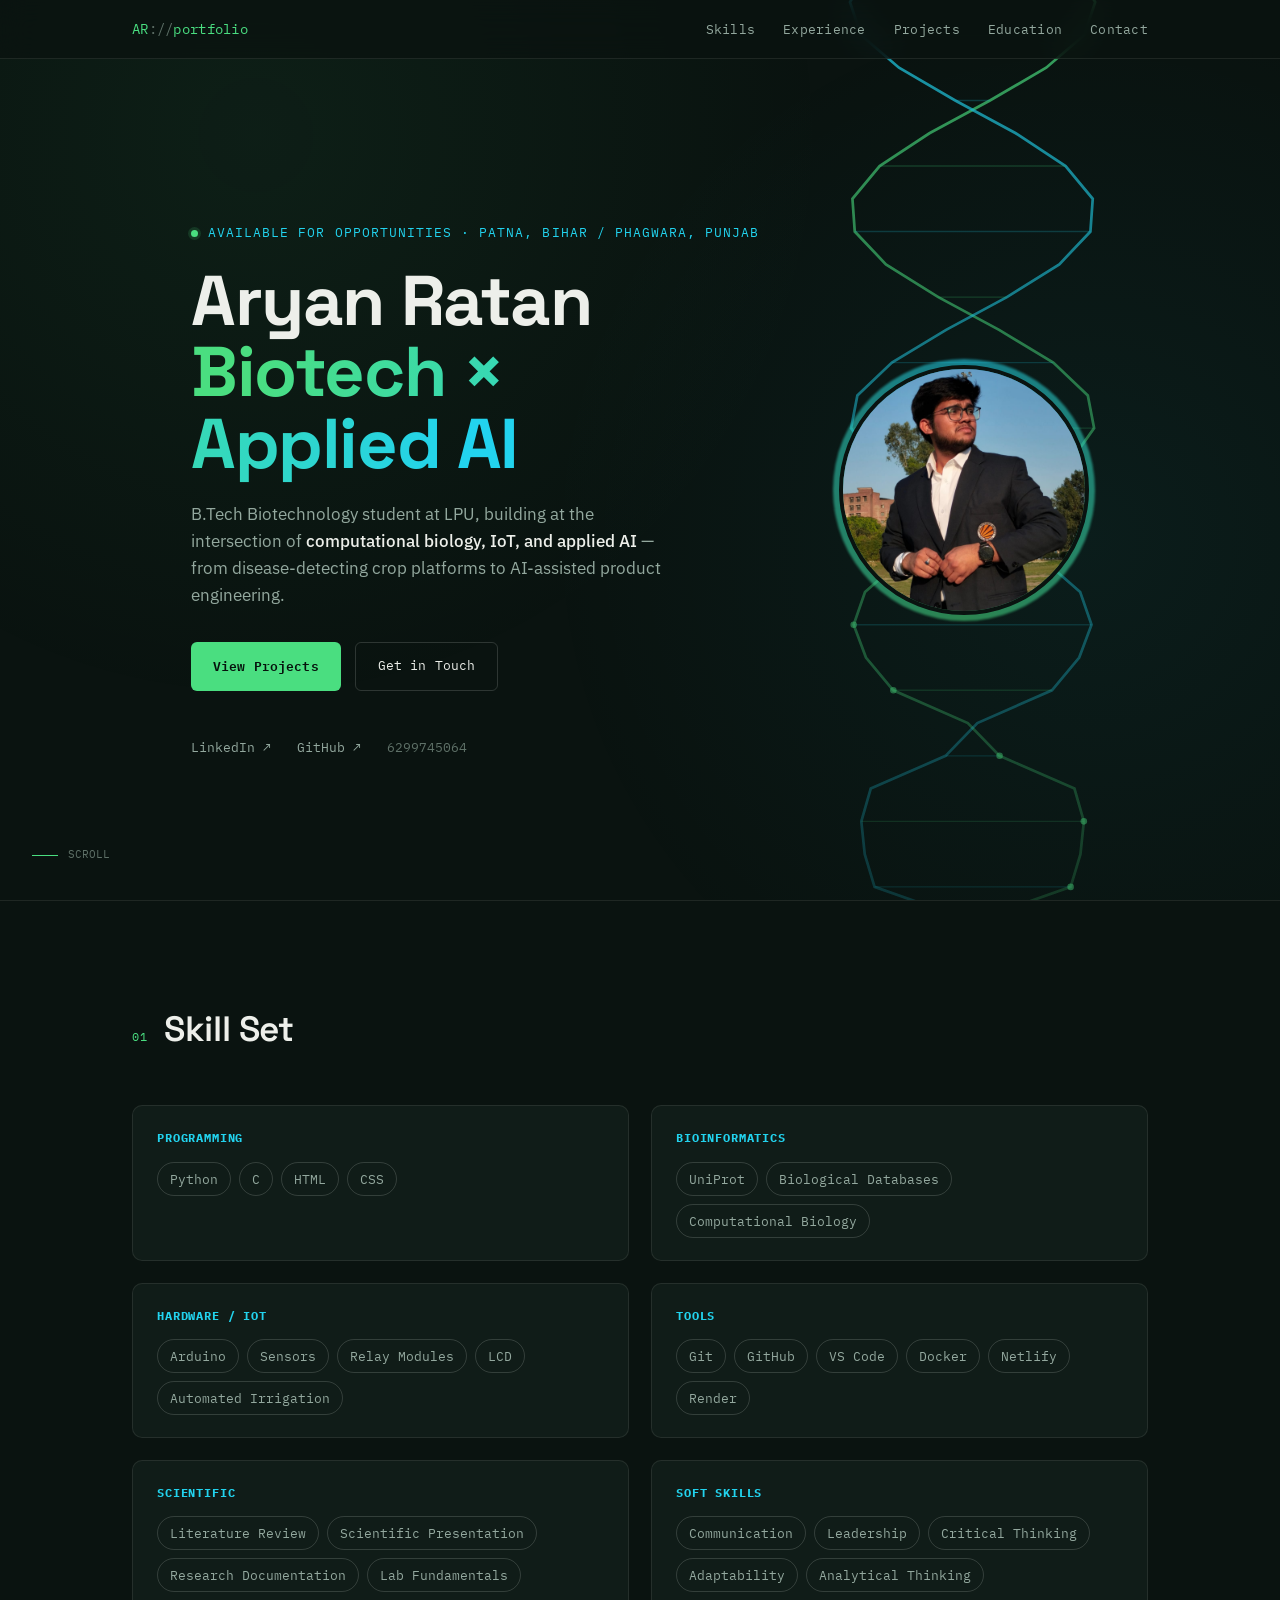
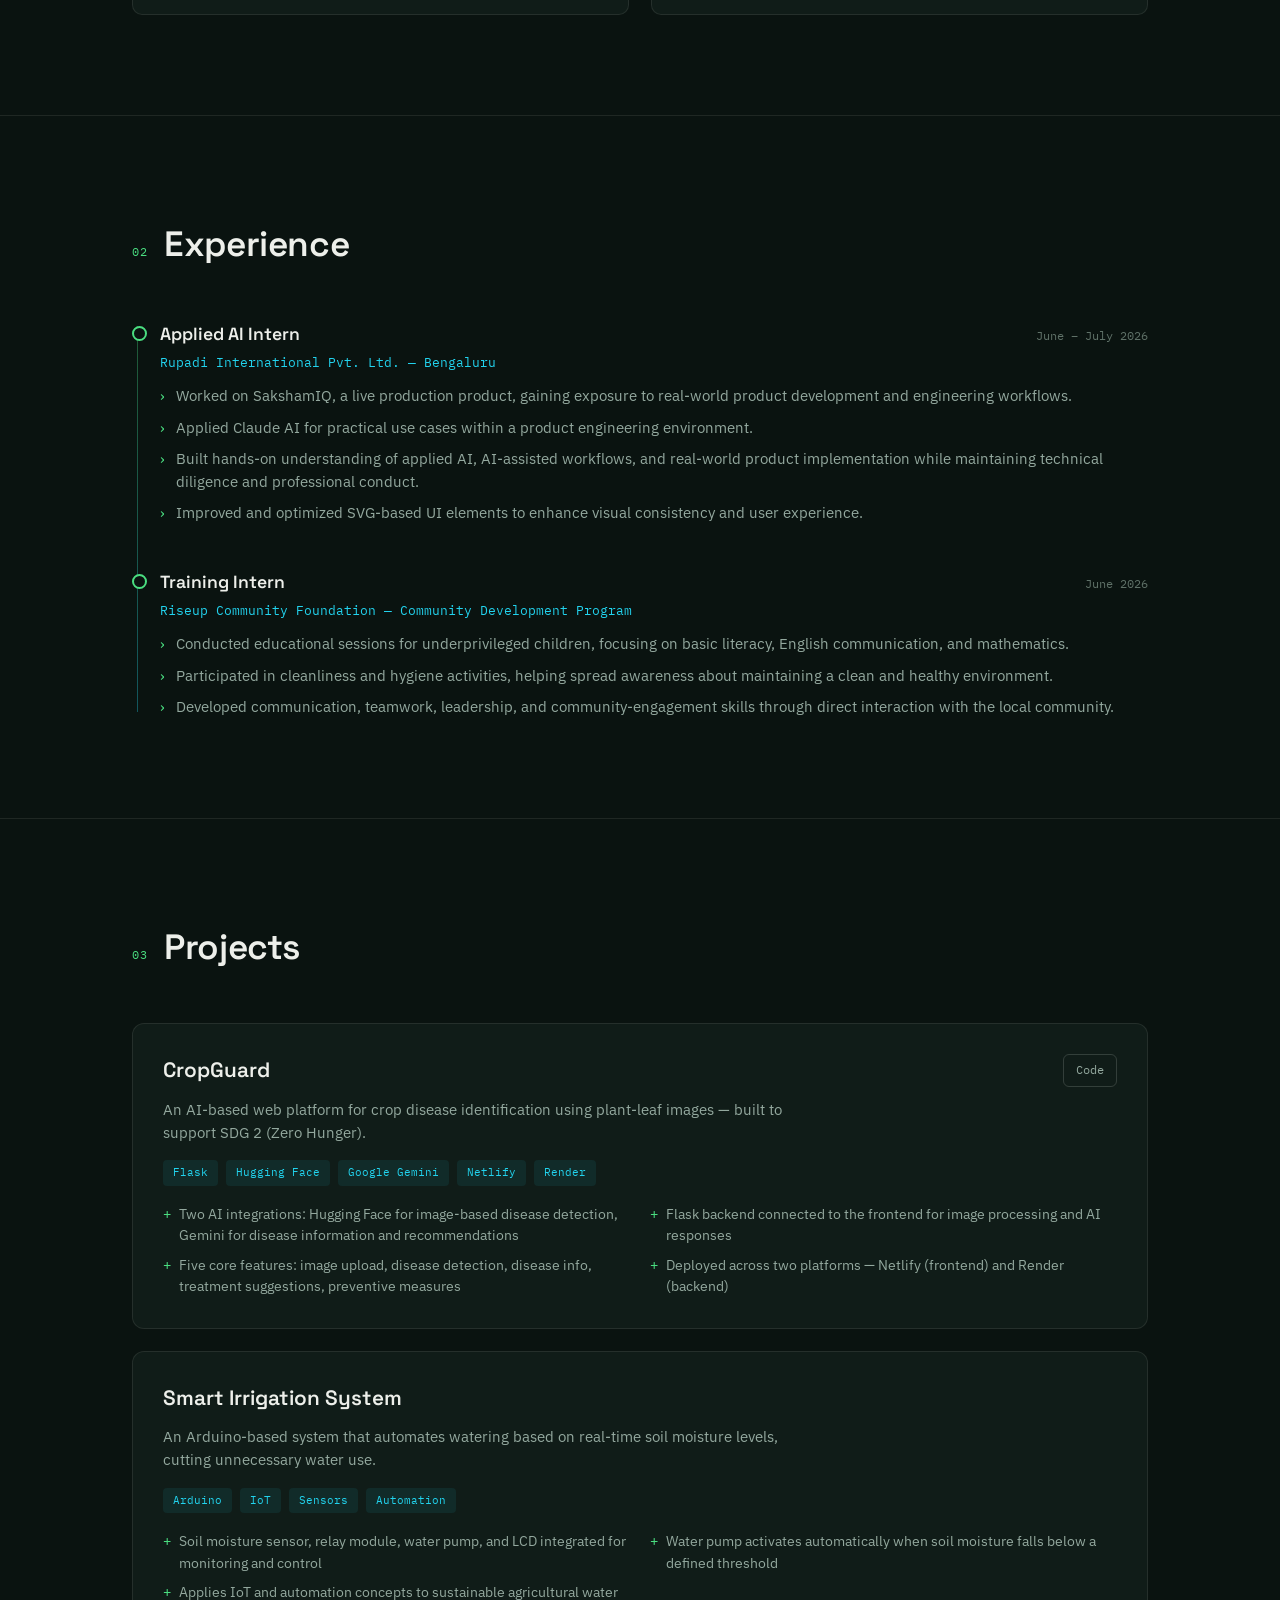
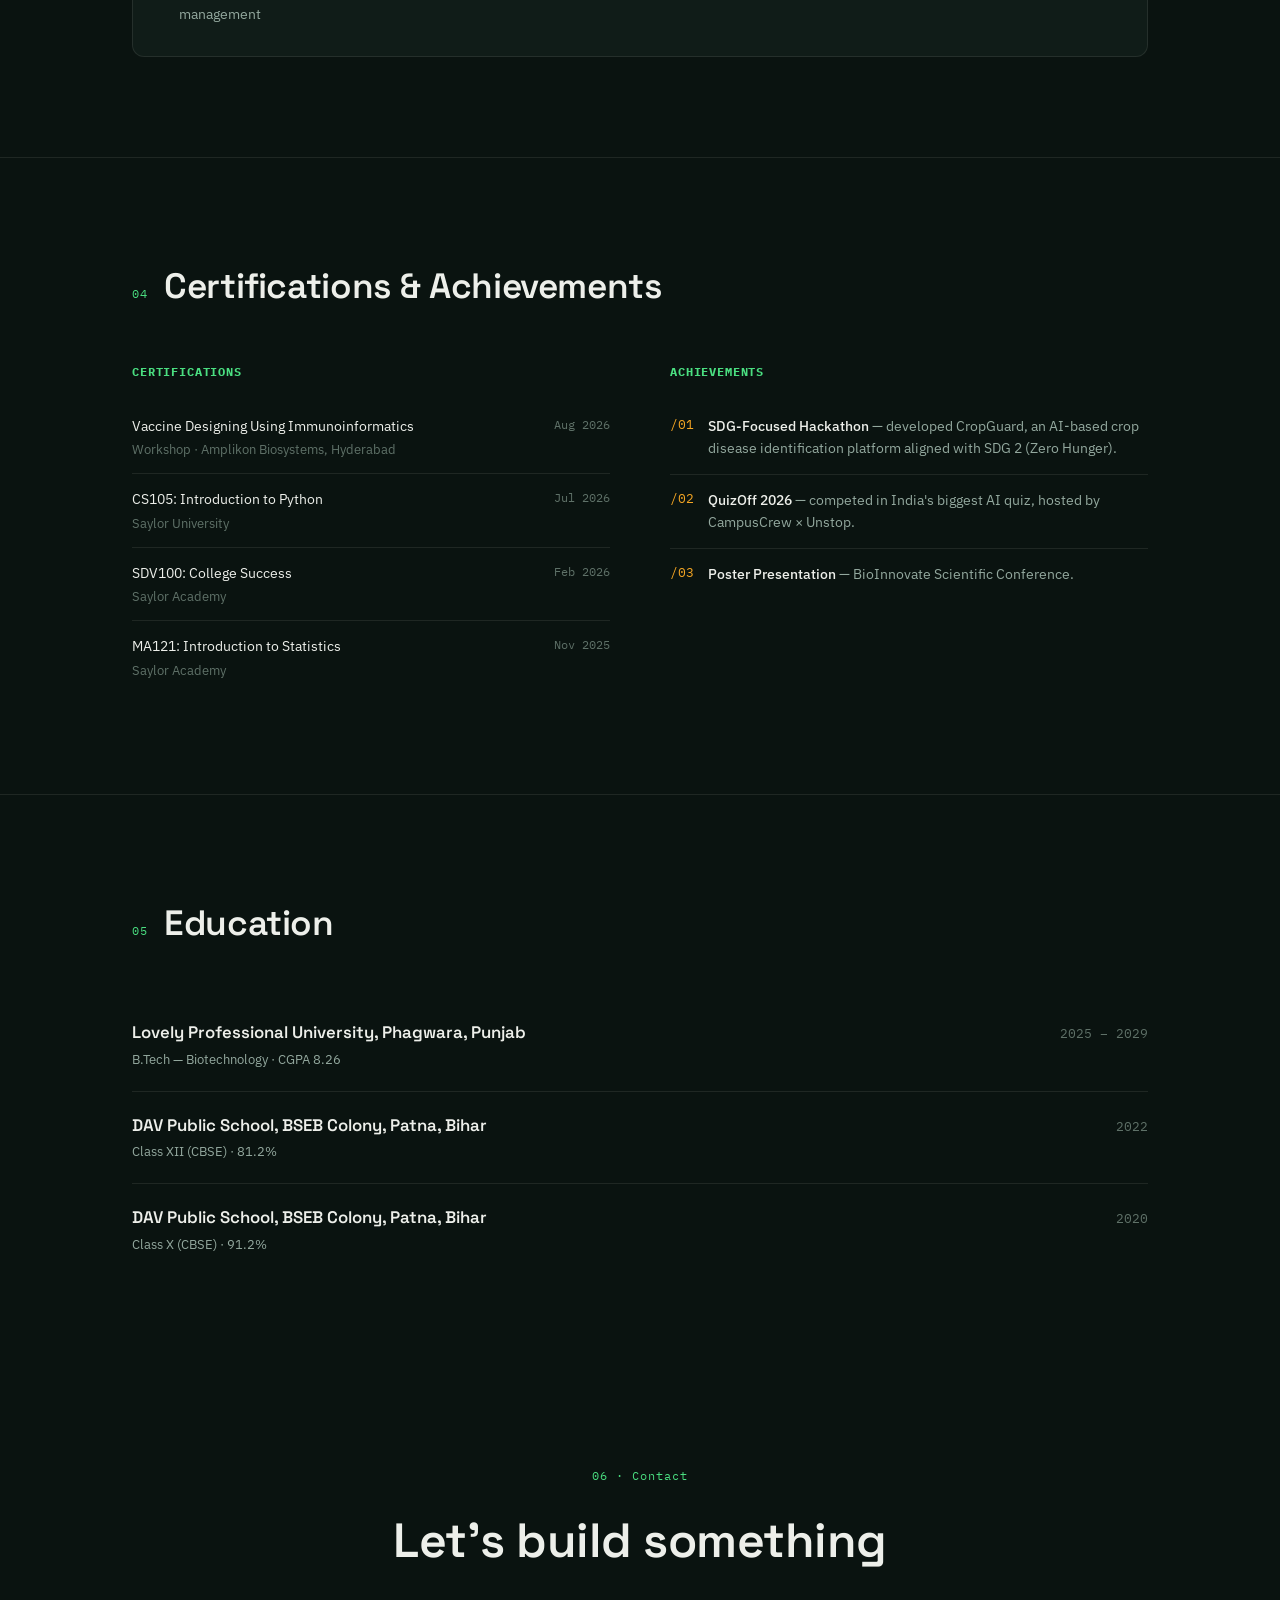
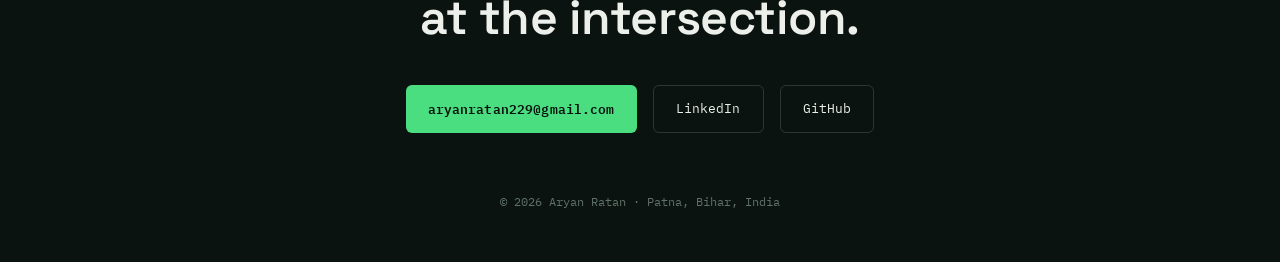
==== index.html @ b2116e56 "Add files via upload" ====
<!DOCTYPE html>
<html lang="en">
<head>
<meta charset="UTF-8" />
<meta name="viewport" content="width=device-width, initial-scale=1.0" />
<title>Aryan Ratan — Biotech × Applied AI</title>
<link rel="preconnect" href="https://fonts.googleapis.com">
<link rel="preconnect" href="https://fonts.gstatic.com" crossorigin>
<link href="https://fonts.googleapis.com/css2?family=Space+Grotesk:wght@400;500;600;700&family=IBM+Plex+Sans:wght@400;500;600&family=IBM+Plex+Mono:wght@400;500&display=swap" rel="stylesheet">
<style>

  :root{
    --bg: #0a1310;
    --bg-alt: #0d1815;
    --surface: #101c18;
    --surface-hover: #142520;
    --border: rgba(237,239,234,0.09);
    --border-strong: rgba(237,239,234,0.16);
    --text: #edefea;
    --text-dim: #93a89e;
    --text-faint: #5f7168;
    --green: #4ade80;
    --green-dim: #2f8a58;
    --cyan: #22d3ee;
    --amber: #f5a623;

    --font-display: 'Space Grotesk', sans-serif;
    --font-body: 'IBM Plex Sans', sans-serif;
    --font-mono: 'IBM Plex Mono', monospace;
  }

  *{ margin:0; padding:0; box-sizing:border-box; }

  html{ scroll-behavior:smooth; }

  body{
    background:var(--bg);
    color:var(--text);
    font-family:var(--font-body);
    line-height:1.6;
    -webkit-font-smoothing:antialiased;
    overflow-x:hidden;
  }

  body::before{
    content:'';
    position:fixed;
    inset:0;
    background-image:
      radial-gradient(circle at 20% 15%, rgba(74,222,128,0.06), transparent 45%),
      radial-gradient(circle at 85% 60%, rgba(34,211,238,0.05), transparent 45%);
    pointer-events:none;
    z-index:0;
  }

  a{ color:inherit; text-decoration:none; }

  ::selection{ background:var(--green); color:#06120c; }

  :focus-visible{
    outline:2px solid var(--cyan);
    outline-offset:3px;
    border-radius:2px;
  }

  .wrap{
    max-width:1080px;
    margin:0 auto;
    padding:0 32px;
    position:relative;
    z-index:1;
  }

  /* ---------- NAV ---------- */
  nav{
    position:fixed;
    top:0; left:0; right:0;
    z-index:100;
    backdrop-filter:blur(14px);
    background:rgba(10,19,16,0.72);
    border-bottom:1px solid var(--border);
  }
  .nav-inner{
    max-width:1080px;
    margin:0 auto;
    padding:16px 32px;
    display:flex;
    align-items:center;
    justify-content:space-between;
  }
  .nav-logo{
    font-family:var(--font-mono);
    font-size:14px;
    letter-spacing:0.02em;
    color:var(--green);
  }
  .nav-logo span{ color:var(--text-faint); }
  .nav-links{
    display:flex;
    gap:28px;
    list-style:none;
  }
  .nav-links a{
    font-family:var(--font-mono);
    font-size:13px;
    color:var(--text-dim);
    letter-spacing:0.02em;
    transition:color 0.2s ease;
    position:relative;
  }
  .nav-links a:hover{ color:var(--text); }
  @media (max-width:720px){
    .nav-links{ display:none; }
  }

  /* ---------- HERO ---------- */
  header.hero{
    position:relative;
    min-height:100svh;
    display:flex;
    align-items:center;
    padding-top:80px;
    overflow:hidden;
  }

  .helix-field{
    position:absolute;
    top:0; right:-8%;
    width:64%;
    height:100%;
    z-index:0;
    opacity:0.85;
  }
  @media (max-width:900px){
    .helix-field{ width:100%; right:-30%; opacity:0.45; }
  }

  .hero-grid{
    position:relative;
    z-index:2;
    display:flex;
    align-items:center;
    justify-content:space-between;
    gap:48px;
    width:100%;
  }

  .hero-content{
    max-width:600px;
  }

  .hero-portrait{
    flex-shrink:0;
    position:relative;
    width:250px;
    height:250px;
  }
  .hero-portrait::before{
    content:'';
    position:absolute;
    inset:-6px;
    border-radius:50%;
    background:conic-gradient(from 180deg, var(--green), var(--cyan), var(--green));
    opacity:0.55;
    filter:blur(1px);
    animation:spin-ring 10s linear infinite;
  }
  @keyframes spin-ring{ to{ transform:rotate(360deg); } }
  .hero-portrait img{
    position:relative;
    width:100%;
    height:100%;
    object-fit:cover;
    border-radius:50%;
    border:4px solid var(--bg);
    display:block;
  }
  @media (max-width:900px){
    .hero-grid{ flex-direction:column-reverse; text-align:center; gap:32px; }
    .hero-portrait{ width:170px; height:170px; }
    .hero-cta, .hero-meta{ justify-content:center; }
    .eyebrow{ justify-content:center; }
  }

  .eyebrow{
    font-family:var(--font-mono);
    font-size:13px;
    color:var(--cyan);
    letter-spacing:0.08em;
    text-transform:uppercase;
    display:flex;
    align-items:center;
    gap:10px;
    margin-bottom:22px;
  }
  .eyebrow::before{
    content:'';
    width:7px; height:7px;
    background:var(--green);
    border-radius:50%;
    box-shadow:0 0 0 3px rgba(74,222,128,0.15);
    animation:pulse-dot 2.4s ease-in-out infinite;
  }
  @keyframes pulse-dot{
    0%,100%{ box-shadow:0 0 0 3px rgba(74,222,128,0.15); }
    50%{ box-shadow:0 0 0 6px rgba(74,222,128,0.05); }
  }

  h1.name{
    font-family:var(--font-display);
    font-weight:700;
    font-size:clamp(2.6rem, 6.2vw, 4.4rem);
    line-height:1.02;
    letter-spacing:-0.02em;
    margin-bottom:20px;
  }
  h1.name .accent{
    background:linear-gradient(100deg, var(--green) 10%, var(--cyan) 90%);
    -webkit-background-clip:text;
    background-clip:text;
    color:transparent;
  }

  .hero-sub{
    font-size:1.05rem;
    color:var(--text-dim);
    max-width:480px;
    margin-bottom:34px;
  }
  .hero-sub strong{ color:var(--text); font-weight:500; }

  .hero-cta{
    display:flex;
    gap:14px;
    flex-wrap:wrap;
    margin-bottom:46px;
  }
  .btn{
    font-family:var(--font-mono);
    font-size:13px;
    padding:13px 22px;
    border-radius:6px;
    letter-spacing:0.01em;
    transition:all 0.2s ease;
    display:inline-flex;
    align-items:center;
    gap:8px;
  }
  .btn-primary{
    background:var(--green);
    color:#06120c;
    font-weight:600;
  }
  .btn-primary:hover{
    background:#67e79b;
    transform:translateY(-1px);
  }
  .btn-ghost{
    border:1px solid var(--border-strong);
    color:var(--text);
  }
  .btn-ghost:hover{
    border-color:var(--cyan);
    color:var(--cyan);
  }

  .hero-meta{
    display:flex;
    gap:26px;
    flex-wrap:wrap;
    font-family:var(--font-mono);
    font-size:12.5px;
    color:var(--text-faint);
  }
  .hero-meta a{ color:var(--text-dim); transition:color 0.2s; }
  .hero-meta a:hover{ color:var(--green); }

  .scroll-cue{
    position:absolute;
    bottom:36px;
    left:32px;
    font-family:var(--font-mono);
    font-size:11px;
    color:var(--text-faint);
    display:flex;
    align-items:center;
    gap:10px;
    z-index:2;
  }
  .scroll-cue .line{
    width:26px; height:1px;
    background:var(--text-faint);
    position:relative;
    overflow:hidden;
  }
  .scroll-cue .line::after{
    content:'';
    position:absolute; inset:0;
    background:var(--green);
    animation:scroll-line 2s ease-in-out infinite;
  }
  @keyframes scroll-line{
    0%{ transform:translateX(-100%); }
    50%{ transform:translateX(0); }
    100%{ transform:translateX(100%); }
  }

  /* ---------- SECTION SHARED ---------- */
  section{
    position:relative;
    z-index:1;
    padding:100px 0;
    border-top:1px solid var(--border);
  }
  .section-head{
    display:flex;
    align-items:baseline;
    gap:16px;
    margin-bottom:48px;
  }
  .section-tag{
    font-family:var(--font-mono);
    font-size:12px;
    color:var(--green);
    letter-spacing:0.08em;
  }
  h2.section-title{
    font-family:var(--font-display);
    font-size:clamp(1.6rem, 3vw, 2.2rem);
    font-weight:600;
    letter-spacing:-0.01em;
  }
  .reveal{
    opacity:0;
    transform:translateY(18px);
    transition:opacity 0.7s ease, transform 0.7s ease;
  }
  .reveal.in{ opacity:1; transform:translateY(0); }

  /* ---------- SKILLS ---------- */
  .skills-grid{
    display:grid;
    grid-template-columns:repeat(2, 1fr);
    gap:22px;
  }
  @media (max-width:720px){ .skills-grid{ grid-template-columns:1fr; } }

  .skill-card{
    background:var(--surface);
    border:1px solid var(--border);
    border-radius:10px;
    padding:22px 24px;
  }
  .skill-card h3{
    font-family:var(--font-mono);
    font-size:12px;
    text-transform:uppercase;
    letter-spacing:0.07em;
    color:var(--cyan);
    margin-bottom:14px;
  }
  .chip-row{
    display:flex;
    flex-wrap:wrap;
    gap:8px;
  }
  .chip{
    font-family:var(--font-mono);
    font-size:12.5px;
    padding:6px 12px;
    border:1px solid var(--border-strong);
    border-radius:20px;
    color:var(--text-dim);
    transition:border-color 0.2s, color 0.2s;
  }
  .chip:hover{
    border-color:var(--green);
    color:var(--text);
  }

  /* ---------- TIMELINE (Experience) ---------- */
  .timeline{
    position:relative;
    padding-left:28px;
  }
  .timeline::before{
    content:'';
    position:absolute;
    left:5px; top:6px; bottom:6px;
    width:1px;
    background:linear-gradient(var(--green), var(--cyan));
    opacity:0.35;
  }
  .tl-item{
    position:relative;
    margin-bottom:44px;
  }
  .tl-item:last-child{ margin-bottom:0; }
  .tl-item::before{
    content:'';
    position:absolute;
    left:-28px; top:6px;
    width:11px; height:11px;
    border-radius:50%;
    background:var(--bg);
    border:2px solid var(--green);
  }
  .tl-head{
    display:flex;
    justify-content:space-between;
    align-items:baseline;
    flex-wrap:wrap;
    gap:8px;
    margin-bottom:4px;
  }
  .tl-role{
    font-family:var(--font-display);
    font-size:1.1rem;
    font-weight:600;
  }
  .tl-date{
    font-family:var(--font-mono);
    font-size:12px;
    color:var(--text-faint);
    white-space:nowrap;
  }
  .tl-org{
    font-family:var(--font-mono);
    font-size:12.5px;
    color:var(--cyan);
    margin-bottom:12px;
  }
  .tl-item ul{
    list-style:none;
    display:flex;
    flex-direction:column;
    gap:8px;
  }
  .tl-item li{
    font-size:14.5px;
    color:var(--text-dim);
    position:relative;
    padding-left:16px;
  }
  .tl-item li::before{
    content:'›';
    position:absolute;
    left:0;
    color:var(--green);
  }

  /* ---------- PROJECTS ---------- */
  .project-grid{
    display:grid;
    gap:22px;
  }
  .project-card{
    background:var(--surface);
    border:1px solid var(--border);
    border-radius:12px;
    padding:30px;
    transition:border-color 0.25s ease, background 0.25s ease;
  }
  .project-card:hover{
    border-color:var(--border-strong);
    background:var(--surface-hover);
  }
  .proj-head{
    display:flex;
    justify-content:space-between;
    align-items:flex-start;
    flex-wrap:wrap;
    gap:12px;
    margin-bottom:10px;
  }
  .proj-title{
    font-family:var(--font-display);
    font-size:1.3rem;
    font-weight:600;
  }
  .proj-links{
    display:flex;
    gap:10px;
  }
  .proj-links a{
    font-family:var(--font-mono);
    font-size:11.5px;
    padding:6px 12px;
    border:1px solid var(--border-strong);
    border-radius:6px;
    color:var(--text-dim);
    transition:all 0.2s;
  }
  .proj-links a:hover{
    border-color:var(--green);
    color:var(--green);
  }
  .proj-desc{
    color:var(--text-dim);
    font-size:14.5px;
    margin-bottom:16px;
    max-width:640px;
  }
  .proj-tags{
    display:flex;
    flex-wrap:wrap;
    gap:8px;
    margin-bottom:18px;
  }
  .proj-tags span{
    font-family:var(--font-mono);
    font-size:11px;
    color:var(--cyan);
    background:rgba(34,211,238,0.08);
    padding:4px 10px;
    border-radius:4px;
  }
  .proj-features{
    list-style:none;
    display:grid;
    grid-template-columns:repeat(2, 1fr);
    gap:8px 20px;
  }
  @media (max-width:600px){ .proj-features{ grid-template-columns:1fr; } }
  .proj-features li{
    font-size:13.5px;
    color:var(--text-dim);
    position:relative;
    padding-left:16px;
  }
  .proj-features li::before{
    content:'+';
    position:absolute; left:0;
    color:var(--green);
    font-family:var(--font-mono);
  }

  /* ---------- CERTS + ACHIEVEMENTS (two column) ---------- */
  .two-col{
    display:grid;
    grid-template-columns:1fr 1fr;
    gap:60px;
  }
  @media (max-width:800px){ .two-col{ grid-template-columns:1fr; gap:48px; } }

  .list-block h3{
    font-family:var(--font-mono);
    font-size:12px;
    text-transform:uppercase;
    letter-spacing:0.07em;
    color:var(--green);
    margin-bottom:20px;
  }
  .cert-item{
    display:flex;
    justify-content:space-between;
    gap:16px;
    padding:14px 0;
    border-bottom:1px solid var(--border);
  }
  .cert-item:last-child{ border-bottom:none; }
  .cert-name{ font-size:14px; color:var(--text); }
  .cert-issuer{ font-size:12.5px; color:var(--text-faint); margin-top:2px; }
  .cert-date{
    font-family:var(--font-mono);
    font-size:11.5px;
    color:var(--text-faint);
    white-space:nowrap;
    padding-top:1px;
  }

  .ach-item{
    display:flex;
    gap:14px;
    padding:14px 0;
    border-bottom:1px solid var(--border);
  }
  .ach-item:last-child{ border-bottom:none; }
  .ach-item .mark{ color:var(--amber); font-family:var(--font-mono); font-size:13px; }
  .ach-item p{ font-size:14px; color:var(--text-dim); }
  .ach-item strong{ color:var(--text); font-weight:500; }

  /* ---------- EDUCATION ---------- */
  .edu-item{
    display:flex;
    justify-content:space-between;
    align-items:baseline;
    flex-wrap:wrap;
    gap:8px;
    padding:20px 0;
    border-bottom:1px solid var(--border);
  }
  .edu-item:last-child{ border-bottom:none; }
  .edu-name{ font-family:var(--font-display); font-weight:600; font-size:1.05rem; }
  .edu-detail{ font-size:13px; color:var(--text-dim); margin-top:4px; }
  .edu-year{ font-family:var(--font-mono); font-size:12.5px; color:var(--text-faint); }

  /* ---------- CONTACT / FOOTER ---------- */
  footer{
    padding:90px 0 50px;
    text-align:center;
    position:relative;
    z-index:1;
  }
  footer .section-tag{ display:block; margin-bottom:18px; }
  footer h2{
    font-family:var(--font-display);
    font-size:clamp(1.9rem, 4.5vw, 3rem);
    font-weight:600;
    margin-bottom:28px;
    letter-spacing:-0.01em;
  }
  .footer-links{
    display:flex;
    justify-content:center;
    gap:16px;
    flex-wrap:wrap;
    margin-bottom:60px;
  }
  .copyright{
    font-family:var(--font-mono);
    font-size:11.5px;
    color:var(--text-faint);
  }

  @media (prefers-reduced-motion: reduce){
    *{ animation-duration:0.01ms !important; animation-iteration-count:1 !important; transition-duration:0.01ms !important; scroll-behavior:auto !important; }
  }
</style>
</head>
<body>

<nav>
  <div class="nav-inner">
    <div class="nav-logo">AR<span>://</span>portfolio</div>
    <ul class="nav-links">
      <li><a href="#skills">Skills</a></li>
      <li><a href="#experience">Experience</a></li>
      <li><a href="#projects">Projects</a></li>
      <li><a href="#education">Education</a></li>
      <li><a href="#contact">Contact</a></li>
    </ul>
  </div>
</nav>

<header class="hero">
  <svg class="helix-field" viewBox="0 0 600 800" preserveAspectRatio="xMidYMid slice" xmlns="http://www.w3.org/2000/svg" aria-hidden="true">
    <defs>
      <linearGradient id="strandA" x1="0" y1="0" x2="0" y2="1">
        <stop offset="0%" stop-color="#4ade80" stop-opacity="0.9"/>
        <stop offset="100%" stop-color="#4ade80" stop-opacity="0.15"/>
      </linearGradient>
      <linearGradient id="strandB" x1="0" y1="0" x2="0" y2="1">
        <stop offset="0%" stop-color="#22d3ee" stop-opacity="0.9"/>
        <stop offset="100%" stop-color="#22d3ee" stop-opacity="0.15"/>
      </linearGradient>
    </defs>
    <g id="helixGroup"></g>
  </svg>

  <div class="wrap">
    <div class="hero-grid">
      <div class="hero-content">
        <div class="eyebrow">Available for opportunities · Patna, Bihar / Phagwara, Punjab</div>
        <h1 class="name">Aryan Ratan<br/><span class="accent">Biotech × Applied&nbsp;AI</span></h1>
        <p class="hero-sub">
          B.Tech Biotechnology student at LPU, building at the intersection of
          <strong>computational biology, IoT, and applied AI</strong> — from
          disease-detecting crop platforms to AI-assisted product engineering.
        </p>
        <div class="hero-cta">
          <a class="btn btn-primary" href="#projects">View Projects</a>
          <a class="btn btn-ghost" href="mailto:aryanratan229@gmail.com">Get in Touch</a>
        </div>
        <div class="hero-meta">
          <a href="https://www.linkedin.com/in/aryan-ratan-b54090380" target="_blank" rel="noopener">LinkedIn ↗</a>
          <a href="https://github.com/aryanRatan" target="_blank" rel="noopener">GitHub ↗</a>
          <span>6299745064</span>
        </div>
      </div>
      <div class="hero-portrait">
        <img src="[data-uri]" alt="Aryan Ratan" />
      </div>
    </div>
  </div>

  <div class="scroll-cue"><div class="line"></div>SCROLL</div>
</header>

<!-- ---------- SKILLS ---------- -->
<section id="skills">
  <div class="wrap">
    <div class="section-head reveal">
      <span class="section-tag">01</span>
      <h2 class="section-title">Skill Set</h2>
    </div>
    <div class="skills-grid">
      <div class="skill-card reveal">
        <h3>Programming</h3>
        <div class="chip-row">
          <span class="chip">Python</span><span class="chip">C</span><span class="chip">HTML</span><span class="chip">CSS</span>
        </div>
      </div>
      <div class="skill-card reveal">
        <h3>Bioinformatics</h3>
        <div class="chip-row">
          <span class="chip">UniProt</span><span class="chip">Biological Databases</span><span class="chip">Computational Biology</span>
        </div>
      </div>
      <div class="skill-card reveal">
        <h3>Hardware / IoT</h3>
        <div class="chip-row">
          <span class="chip">Arduino</span><span class="chip">Sensors</span><span class="chip">Relay Modules</span><span class="chip">LCD</span><span class="chip">Automated Irrigation</span>
        </div>
      </div>
      <div class="skill-card reveal">
        <h3>Tools</h3>
        <div class="chip-row">
          <span class="chip">Git</span><span class="chip">GitHub</span><span class="chip">VS Code</span><span class="chip">Docker</span><span class="chip">Netlify</span><span class="chip">Render</span>
        </div>
      </div>
      <div class="skill-card reveal">
        <h3>Scientific</h3>
        <div class="chip-row">
          <span class="chip">Literature Review</span><span class="chip">Scientific Presentation</span><span class="chip">Research Documentation</span><span class="chip">Lab Fundamentals</span>
        </div>
      </div>
      <div class="skill-card reveal">
        <h3>Soft Skills</h3>
        <div class="chip-row">
          <span class="chip">Communication</span><span class="chip">Leadership</span><span class="chip">Critical Thinking</span><span class="chip">Adaptability</span><span class="chip">Analytical Thinking</span>
        </div>
      </div>
    </div>
  </div>
</section>

<!-- ---------- EXPERIENCE ---------- -->
<section id="experience">
  <div class="wrap">
    <div class="section-head reveal">
      <span class="section-tag">02</span>
      <h2 class="section-title">Experience</h2>
    </div>
    <div class="timeline reveal">

      <div class="tl-item">
        <div class="tl-head">
          <span class="tl-role">Applied AI Intern</span>
          <span class="tl-date">June – July 2026</span>
        </div>
        <div class="tl-org">Rupadi International Pvt. Ltd. — Bengaluru</div>
        <ul>
          <li>Worked on SakshamIQ, a live production product, gaining exposure to real-world product development and engineering workflows.</li>
          <li>Applied Claude AI for practical use cases within a product engineering environment.</li>
          <li>Built hands-on understanding of applied AI, AI-assisted workflows, and real-world product implementation while maintaining technical diligence and professional conduct.</li>
          <li>Improved and optimized SVG-based UI elements to enhance visual consistency and user experience.</li>
        </ul>
      </div>

      <div class="tl-item">
        <div class="tl-head">
          <span class="tl-role">Training Intern</span>
          <span class="tl-date">June 2026</span>
        </div>
        <div class="tl-org">Riseup Community Foundation — Community Development Program</div>
        <ul>
          <li>Conducted educational sessions for underprivileged children, focusing on basic literacy, English communication, and mathematics.</li>
          <li>Participated in cleanliness and hygiene activities, helping spread awareness about maintaining a clean and healthy environment.</li>
          <li>Developed communication, teamwork, leadership, and community-engagement skills through direct interaction with the local community.</li>
        </ul>
      </div>

    </div>
  </div>
</section>

<!-- ---------- PROJECTS ---------- -->
<section id="projects">
  <div class="wrap">
    <div class="section-head reveal">
      <span class="section-tag">03</span>
      <h2 class="section-title">Projects</h2>
    </div>
    <div class="project-grid">

      <div class="project-card reveal">
        <div class="proj-head">
          <span class="proj-title">CropGuard</span>
          <div class="proj-links">
            <a href="https://github.com/aryanRatan" target="_blank" rel="noopener">Code</a>
          </div>
        </div>
        <p class="proj-desc">An AI-based web platform for crop disease identification using plant-leaf images — built to support SDG 2 (Zero Hunger).</p>
        <div class="proj-tags">
          <span>Flask</span><span>Hugging Face</span><span>Google Gemini</span><span>Netlify</span><span>Render</span>
        </div>
        <ul class="proj-features">
          <li>Two AI integrations: Hugging Face for image-based disease detection, Gemini for disease information and recommendations</li>
          <li>Flask backend connected to the frontend for image processing and AI responses</li>
          <li>Five core features: image upload, disease detection, disease info, treatment suggestions, preventive measures</li>
          <li>Deployed across two platforms — Netlify (frontend) and Render (backend)</li>
        </ul>
      </div>

      <div class="project-card reveal">
        <div class="proj-head">
          <span class="proj-title">Smart Irrigation System</span>
          
        </div>
        <p class="proj-desc">An Arduino-based system that automates watering based on real-time soil moisture levels, cutting unnecessary water use.</p>
        <div class="proj-tags">
          <span>Arduino</span><span>IoT</span><span>Sensors</span><span>Automation</span>
        </div>
        <ul class="proj-features">
          <li>Soil moisture sensor, relay module, water pump, and LCD integrated for monitoring and control</li>
          <li>Water pump activates automatically when soil moisture falls below a defined threshold</li>
          <li>Applies IoT and automation concepts to sustainable agricultural water management</li>
        </ul>
      </div>

    </div>
  </div>
</section>

<!-- ---------- CERTIFICATIONS + ACHIEVEMENTS ---------- -->
<section id="certifications">
  <div class="wrap">
    <div class="section-head reveal">
      <span class="section-tag">04</span>
      <h2 class="section-title">Certifications &amp; Achievements</h2>
    </div>
    <div class="two-col">
      <div class="list-block reveal">
        <h3>Certifications</h3>
        <div class="cert-item">
          <div>
            <div class="cert-name">Vaccine Designing Using Immunoinformatics</div>
            <div class="cert-issuer">Workshop · Amplikon Biosystems, Hyderabad</div>
          </div>
          <span class="cert-date">Aug 2026</span>
        </div>
        <div class="cert-item">
          <div>
            <div class="cert-name">CS105: Introduction to Python</div>
            <div class="cert-issuer">Saylor University</div>
          </div>
          <span class="cert-date">Jul 2026</span>
        </div>
        <div class="cert-item">
          <div>
            <div class="cert-name">SDV100: College Success</div>
            <div class="cert-issuer">Saylor Academy</div>
          </div>
          <span class="cert-date">Feb 2026</span>
        </div>
        <div class="cert-item">
          <div>
            <div class="cert-name">MA121: Introduction to Statistics</div>
            <div class="cert-issuer">Saylor Academy</div>
          </div>
          <span class="cert-date">Nov 2025</span>
        </div>
      </div>

      <div class="list-block reveal">
        <h3>Achievements</h3>
        <div class="ach-item">
          <span class="mark">/01</span>
          <p><strong>SDG-Focused Hackathon</strong> — developed CropGuard, an AI-based crop disease identification platform aligned with SDG 2 (Zero Hunger).</p>
        </div>
        <div class="ach-item">
          <span class="mark">/02</span>
          <p><strong>QuizOff 2026</strong> — competed in India's biggest AI quiz, hosted by CampusCrew × Unstop.</p>
        </div>
        <div class="ach-item">
          <span class="mark">/03</span>
          <p><strong>Poster Presentation</strong> — BioInnovate Scientific Conference.</p>
        </div>
      </div>
    </div>
  </div>
</section>

<!-- ---------- EDUCATION ---------- -->
<section id="education">
  <div class="wrap">
    <div class="section-head reveal">
      <span class="section-tag">05</span>
      <h2 class="section-title">Education</h2>
    </div>
    <div class="reveal">
      <div class="edu-item">
        <div>
          <div class="edu-name">Lovely Professional University, Phagwara, Punjab</div>
          <div class="edu-detail">B.Tech — Biotechnology · CGPA 8.26</div>
        </div>
        <span class="edu-year">2025 – 2029</span>
      </div>
      <div class="edu-item">
        <div>
          <div class="edu-name">DAV Public School, BSEB Colony, Patna, Bihar</div>
          <div class="edu-detail">Class XII (CBSE) · 81.2%</div>
        </div>
        <span class="edu-year">2022</span>
      </div>
      <div class="edu-item">
        <div>
          <div class="edu-name">DAV Public School, BSEB Colony, Patna, Bihar</div>
          <div class="edu-detail">Class X (CBSE) · 91.2%</div>
        </div>
        <span class="edu-year">2020</span>
      </div>
    </div>
  </div>
</section>

<!-- ---------- CONTACT ---------- -->
<footer id="contact">
  <div class="wrap">
    <span class="section-tag reveal">06 · Contact</span>
    <h2 class="reveal">Let's build something<br/>at the intersection.</h2>
    <div class="footer-links reveal">
      <a class="btn btn-primary" href="mailto:aryanratan229@gmail.com">aryanratan229@gmail.com</a>
      <a class="btn btn-ghost" href="https://www.linkedin.com/in/aryan-ratan-b54090380" target="_blank" rel="noopener">LinkedIn</a>
      <a class="btn btn-ghost" href="https://github.com/aryanRatan" target="_blank" rel="noopener">GitHub</a>
    </div>
    <p class="copyright">© 2026 Aryan Ratan · Patna, Bihar, India</p>
  </div>
</footer>

<script>
  // Build helix-to-circuit motif: DNA backbone that resolves into PCB-style right-angle traces
  (function(){
    const ns = "http://www.w3.org/2000/svg";
    const group = document.getElementById('helixGroup');
    const rows = 34;
    const spacing = 24;
    const cx = 300, amp = 90;

    let strandA = "M ", strandB = "M ";
    const points = [];

    for(let i=0;i<rows;i++){
      const y = i*spacing;
      const t = i/rows;
      // top portion: smooth helix. bottom portion: morph into stepped/circuit trace
      const morph = Math.min(1, Math.max(0,(t-0.55))/0.45);
      const wave = Math.sin(i*0.5);
      const smoothX = cx + wave*amp;
      const steppedX = cx + (Math.round(wave)*amp*0.85);
      const x = smoothX*(1-morph) + steppedX*morph;
      const xB = cx*2 - x + cx*0 - (cx); // mirror
      points.push({x, y});
      strandA += (i===0? "" : "L ") + x.toFixed(1) + " " + y + " ";
    }

    // mirrored strand
    let strandBpts = points.map(p => ({x: 2*cx - p.x, y: p.y}));
    strandB = "M " + strandBpts.map(p=>p.x.toFixed(1)+" "+p.y).join(" L ");

    const pathA = document.createElementNS(ns,"path");
    pathA.setAttribute("d", strandA.trim().replace(/^M\s+/, "M ").replace(/\s+L\s+/g, " L "));
    pathA.setAttribute("fill","none");
    pathA.setAttribute("stroke","url(#strandA)");
    pathA.setAttribute("stroke-width","2");
    group.appendChild(pathA);

    const pathB = document.createElementNS(ns,"path");
    pathB.setAttribute("d", strandB);
    pathB.setAttribute("fill","none");
    pathB.setAttribute("stroke","url(#strandB)");
    pathB.setAttribute("stroke-width","2");
    group.appendChild(pathB);

    // rungs connecting the two strands, spaced every 2 rows
    for(let i=0;i<rows;i+=2){
      const p1 = points[i];
      const p2 = strandBpts[i];
      const line = document.createElementNS(ns,"line");
      line.setAttribute("x1",p1.x); line.setAttribute("y1",p1.y);
      line.setAttribute("x2",p2.x); line.setAttribute("y2",p2.y);
      line.setAttribute("stroke", i % 4 === 0 ? "#4ade80" : "#22d3ee");
      line.setAttribute("stroke-opacity", (0.28 - (i/rows)*0.15).toFixed(2));
      line.setAttribute("stroke-width","1");
      group.appendChild(line);

      // via pad marking the circuit-morph region
      if(i/rows > 0.55){
        const via = document.createElementNS(ns,"circle");
        via.setAttribute("cx",p1.x); via.setAttribute("cy",p1.y);
        via.setAttribute("r","2.4");
        via.setAttribute("fill","#4ade80");
        via.setAttribute("opacity","0.5");
        group.appendChild(via);
      }
    }

    group.setAttribute("style","animation: driftHelix 26s ease-in-out infinite;");
    const styleTag = document.createElement('style');
    styleTag.textContent = `
      @keyframes driftHelix {
        0%,100% { transform: translateY(0px) rotate(0deg); }
        50% { transform: translateY(-14px) rotate(0.4deg); }
      }
      @media (prefers-reduced-motion: reduce) {
        #helixGroup { animation: none !important; }
      }
    `;
    document.head.appendChild(styleTag);
  })();

  // Scroll reveal
  const revealEls = document.querySelectorAll('.reveal');
  const io = new IntersectionObserver((entries)=>{
    entries.forEach(e=>{
      if(e.isIntersecting){
        e.target.classList.add('in');
        io.unobserve(e.target);
      }
    });
  }, { threshold: 0.12 });
  revealEls.forEach(el=>io.observe(el));
</script>

</body>
</html>
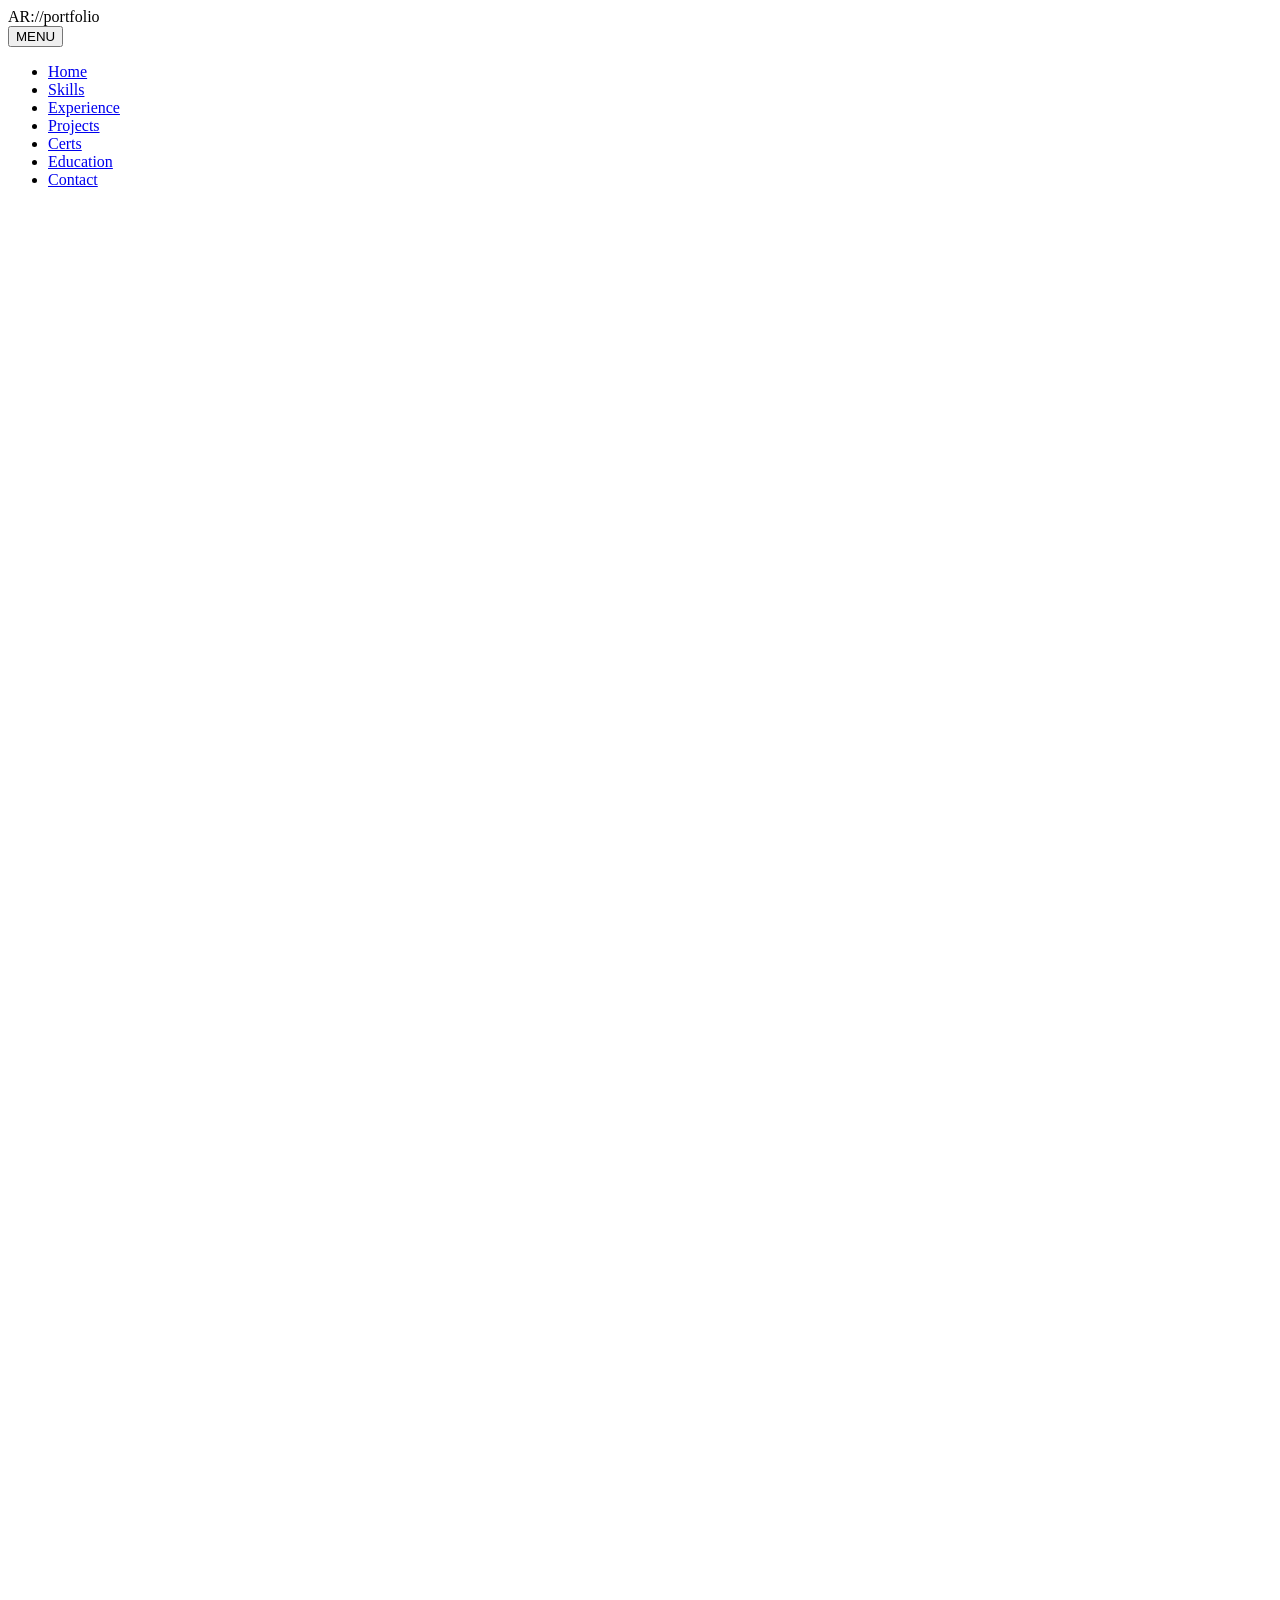
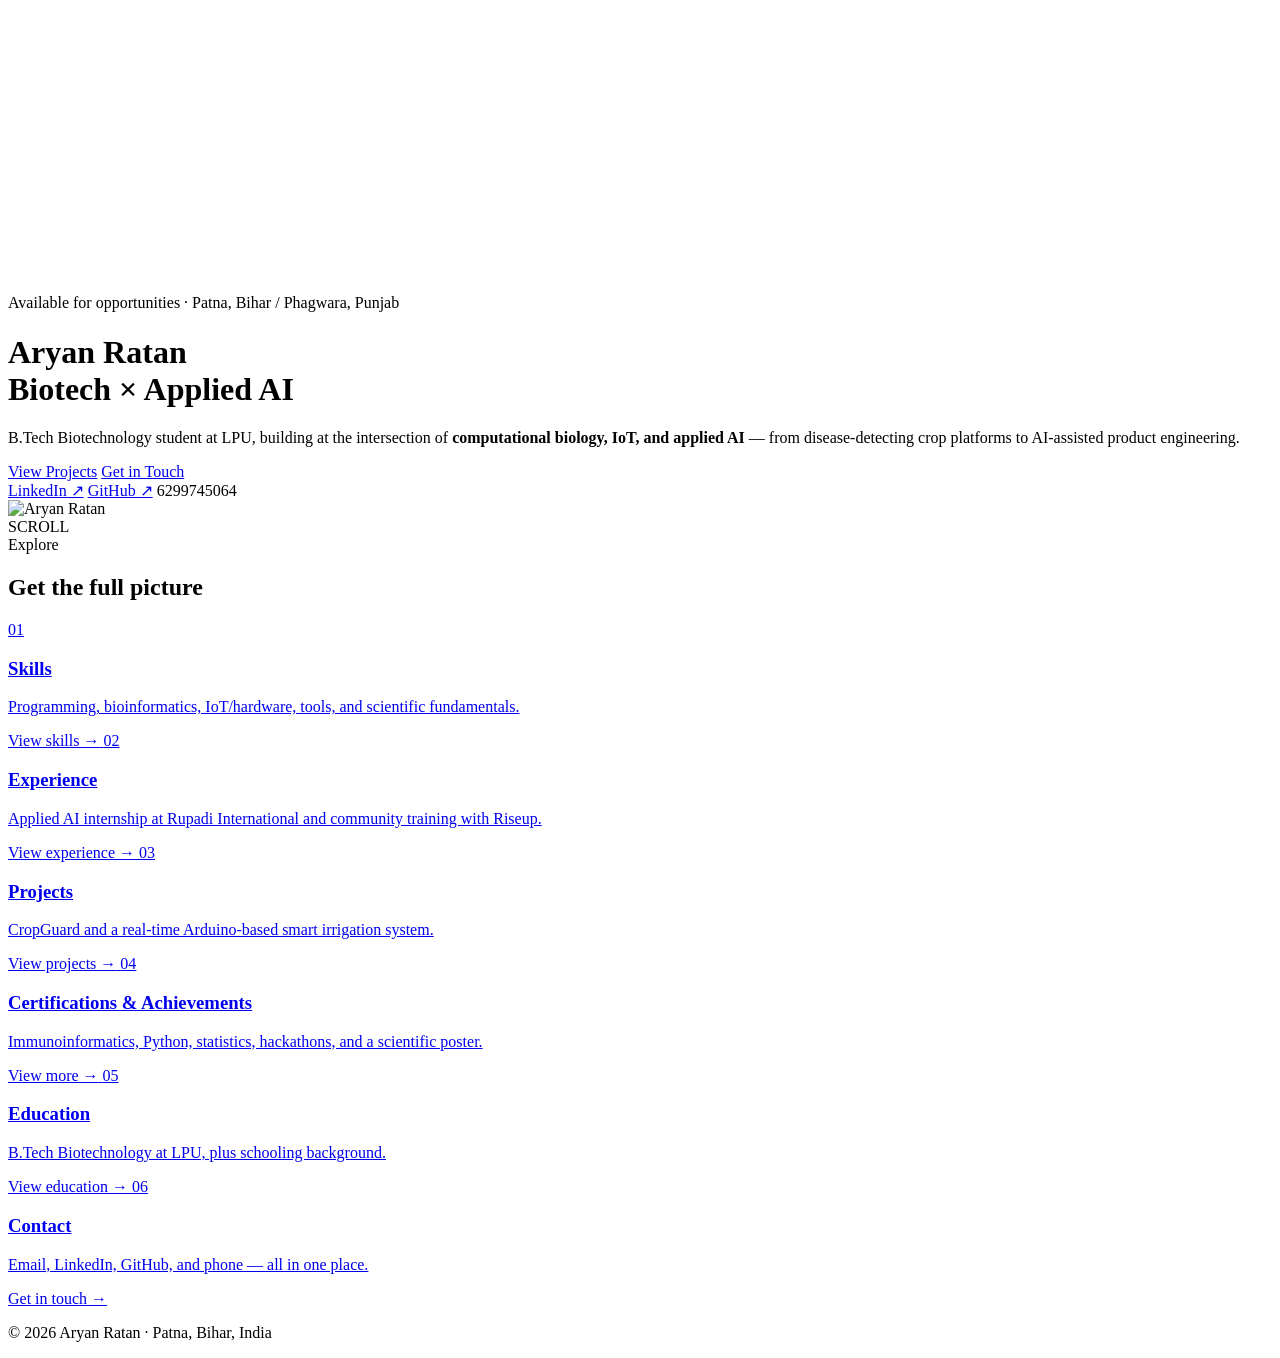
==== commit e86859cb: "Add files via upload" ====
--- a/index.html
+++ b/index.html
@@ -1,1027 +1,130 @@
-<!DOCTYPE html>
-<html lang="en">
-<head>
-<meta charset="UTF-8" />
-<meta name="viewport" content="width=device-width, initial-scale=1.0" />
-<title>Aryan Ratan — Biotech × Applied AI</title>
-<link rel="preconnect" href="https://fonts.googleapis.com">
-<link rel="preconnect" href="https://fonts.gstatic.com" crossorigin>
-<link href="https://fonts.googleapis.com/css2?family=Space+Grotesk:wght@400;500;600;700&family=IBM+Plex+Sans:wght@400;500;600&family=IBM+Plex+Mono:wght@400;500&display=swap" rel="stylesheet">
-<style>
-
-  :root{
-    --bg: #0a1310;
-    --bg-alt: #0d1815;
-    --surface: #101c18;
-    --surface-hover: #142520;
-    --border: rgba(237,239,234,0.09);
-    --border-strong: rgba(237,239,234,0.16);
-    --text: #edefea;
-    --text-dim: #93a89e;
-    --text-faint: #5f7168;
-    --green: #4ade80;
-    --green-dim: #2f8a58;
-    --cyan: #22d3ee;
-    --amber: #f5a623;
-
-    --font-display: 'Space Grotesk', sans-serif;
-    --font-body: 'IBM Plex Sans', sans-serif;
-    --font-mono: 'IBM Plex Mono', monospace;
-  }
-
-  *{ margin:0; padding:0; box-sizing:border-box; }
-
-  html{ scroll-behavior:smooth; }
-
-  body{
-    background:var(--bg);
-    color:var(--text);
-    font-family:var(--font-body);
-    line-height:1.6;
-    -webkit-font-smoothing:antialiased;
-    overflow-x:hidden;
-  }
-
-  body::before{
-    content:'';
-    position:fixed;
-    inset:0;
-    background-image:
-      radial-gradient(circle at 20% 15%, rgba(74,222,128,0.06), transparent 45%),
-      radial-gradient(circle at 85% 60%, rgba(34,211,238,0.05), transparent 45%);
-    pointer-events:none;
-    z-index:0;
-  }
-
-  a{ color:inherit; text-decoration:none; }
-
-  ::selection{ background:var(--green); color:#06120c; }
-
-  :focus-visible{
-    outline:2px solid var(--cyan);
-    outline-offset:3px;
-    border-radius:2px;
-  }
-
-  .wrap{
-    max-width:1080px;
-    margin:0 auto;
-    padding:0 32px;
-    position:relative;
-    z-index:1;
-  }
-
-  /* ---------- NAV ---------- */
-  nav{
-    position:fixed;
-    top:0; left:0; right:0;
-    z-index:100;
-    backdrop-filter:blur(14px);
-    background:rgba(10,19,16,0.72);
-    border-bottom:1px solid var(--border);
-  }
-  .nav-inner{
-    max-width:1080px;
-    margin:0 auto;
-    padding:16px 32px;
-    display:flex;
-    align-items:center;
-    justify-content:space-between;
-  }
-  .nav-logo{
-    font-family:var(--font-mono);
-    font-size:14px;
-    letter-spacing:0.02em;
-    color:var(--green);
-  }
-  .nav-logo span{ color:var(--text-faint); }
-  .nav-links{
-    display:flex;
-    gap:28px;
-    list-style:none;
-  }
-  .nav-links a{
-    font-family:var(--font-mono);
-    font-size:13px;
-    color:var(--text-dim);
-    letter-spacing:0.02em;
-    transition:color 0.2s ease;
-    position:relative;
-  }
-  .nav-links a:hover{ color:var(--text); }
-  @media (max-width:720px){
-    .nav-links{ display:none; }
-  }
-
-  /* ---------- HERO ---------- */
-  header.hero{
-    position:relative;
-    min-height:100svh;
-    display:flex;
-    align-items:center;
-    padding-top:80px;
-    overflow:hidden;
-  }
-
-  .helix-field{
-    position:absolute;
-    top:0; right:-8%;
-    width:64%;
-    height:100%;
-    z-index:0;
-    opacity:0.85;
-  }
-  @media (max-width:900px){
-    .helix-field{ width:100%; right:-30%; opacity:0.45; }
-  }
-
-  .hero-grid{
-    position:relative;
-    z-index:2;
-    display:flex;
-    align-items:center;
-    justify-content:space-between;
-    gap:48px;
-    width:100%;
-  }
-
-  .hero-content{
-    max-width:600px;
-  }
-
-  .hero-portrait{
-    flex-shrink:0;
-    position:relative;
-    width:250px;
-    height:250px;
-  }
-  .hero-portrait::before{
-    content:'';
-    position:absolute;
-    inset:-6px;
-    border-radius:50%;
-    background:conic-gradient(from 180deg, var(--green), var(--cyan), var(--green));
-    opacity:0.55;
-    filter:blur(1px);
-    animation:spin-ring 10s linear infinite;
-  }
-  @keyframes spin-ring{ to{ transform:rotate(360deg); } }
-  .hero-portrait img{
-    position:relative;
-    width:100%;
-    height:100%;
-    object-fit:cover;
-    border-radius:50%;
-    border:4px solid var(--bg);
-    display:block;
-  }
-  @media (max-width:900px){
-    .hero-grid{ flex-direction:column-reverse; text-align:center; gap:32px; }
-    .hero-portrait{ width:170px; height:170px; }
-    .hero-cta, .hero-meta{ justify-content:center; }
-    .eyebrow{ justify-content:center; }
-  }
-
-  .eyebrow{
-    font-family:var(--font-mono);
-    font-size:13px;
-    color:var(--cyan);
-    letter-spacing:0.08em;
-    text-transform:uppercase;
-    display:flex;
-    align-items:center;
-    gap:10px;
-    margin-bottom:22px;
-  }
-  .eyebrow::before{
-    content:'';
-    width:7px; height:7px;
-    background:var(--green);
-    border-radius:50%;
-    box-shadow:0 0 0 3px rgba(74,222,128,0.15);
-    animation:pulse-dot 2.4s ease-in-out infinite;
-  }
-  @keyframes pulse-dot{
-    0%,100%{ box-shadow:0 0 0 3px rgba(74,222,128,0.15); }
-    50%{ box-shadow:0 0 0 6px rgba(74,222,128,0.05); }
-  }
-
-  h1.name{
-    font-family:var(--font-display);
-    font-weight:700;
-    font-size:clamp(2.6rem, 6.2vw, 4.4rem);
-    line-height:1.02;
-    letter-spacing:-0.02em;
-    margin-bottom:20px;
-  }
-  h1.name .accent{
-    background:linear-gradient(100deg, var(--green) 10%, var(--cyan) 90%);
-    -webkit-background-clip:text;
-    background-clip:text;
-    color:transparent;
-  }
-
-  .hero-sub{
-    font-size:1.05rem;
-    color:var(--text-dim);
-    max-width:480px;
-    margin-bottom:34px;
-  }
-  .hero-sub strong{ color:var(--text); font-weight:500; }
-
-  .hero-cta{
-    display:flex;
-    gap:14px;
-    flex-wrap:wrap;
-    margin-bottom:46px;
-  }
-  .btn{
-    font-family:var(--font-mono);
-    font-size:13px;
-    padding:13px 22px;
-    border-radius:6px;
-    letter-spacing:0.01em;
-    transition:all 0.2s ease;
-    display:inline-flex;
-    align-items:center;
-    gap:8px;
-  }
-  .btn-primary{
-    background:var(--green);
-    color:#06120c;
-    font-weight:600;
-  }
-  .btn-primary:hover{
-    background:#67e79b;
-    transform:translateY(-1px);
-  }
-  .btn-ghost{
-    border:1px solid var(--border-strong);
-    color:var(--text);
-  }
-  .btn-ghost:hover{
-    border-color:var(--cyan);
-    color:var(--cyan);
-  }
-
-  .hero-meta{
-    display:flex;
-    gap:26px;
-    flex-wrap:wrap;
-    font-family:var(--font-mono);
-    font-size:12.5px;
-    color:var(--text-faint);
-  }
-  .hero-meta a{ color:var(--text-dim); transition:color 0.2s; }
-  .hero-meta a:hover{ color:var(--green); }
-
-  .scroll-cue{
-    position:absolute;
-    bottom:36px;
-    left:32px;
-    font-family:var(--font-mono);
-    font-size:11px;
-    color:var(--text-faint);
-    display:flex;
-    align-items:center;
-    gap:10px;
-    z-index:2;
-  }
-  .scroll-cue .line{
-    width:26px; height:1px;
-    background:var(--text-faint);
-    position:relative;
-    overflow:hidden;
-  }
-  .scroll-cue .line::after{
-    content:'';
-    position:absolute; inset:0;
-    background:var(--green);
-    animation:scroll-line 2s ease-in-out infinite;
-  }
-  @keyframes scroll-line{
-    0%{ transform:translateX(-100%); }
-    50%{ transform:translateX(0); }
-    100%{ transform:translateX(100%); }
-  }
-
-  /* ---------- SECTION SHARED ---------- */
-  section{
-    position:relative;
-    z-index:1;
-    padding:100px 0;
-    border-top:1px solid var(--border);
-  }
-  .section-head{
-    display:flex;
-    align-items:baseline;
-    gap:16px;
-    margin-bottom:48px;
-  }
-  .section-tag{
-    font-family:var(--font-mono);
-    font-size:12px;
-    color:var(--green);
-    letter-spacing:0.08em;
-  }
-  h2.section-title{
-    font-family:var(--font-display);
-    font-size:clamp(1.6rem, 3vw, 2.2rem);
-    font-weight:600;
-    letter-spacing:-0.01em;
-  }
-  .reveal{
-    opacity:0;
-    transform:translateY(18px);
-    transition:opacity 0.7s ease, transform 0.7s ease;
-  }
-  .reveal.in{ opacity:1; transform:translateY(0); }
-
-  /* ---------- SKILLS ---------- */
-  .skills-grid{
-    display:grid;
-    grid-template-columns:repeat(2, 1fr);
-    gap:22px;
-  }
-  @media (max-width:720px){ .skills-grid{ grid-template-columns:1fr; } }
-
-  .skill-card{
-    background:var(--surface);
-    border:1px solid var(--border);
-    border-radius:10px;
-    padding:22px 24px;
-  }
-  .skill-card h3{
-    font-family:var(--font-mono);
-    font-size:12px;
-    text-transform:uppercase;
-    letter-spacing:0.07em;
-    color:var(--cyan);
-    margin-bottom:14px;
-  }
-  .chip-row{
-    display:flex;
-    flex-wrap:wrap;
-    gap:8px;
-  }
-  .chip{
-    font-family:var(--font-mono);
-    font-size:12.5px;
-    padding:6px 12px;
-    border:1px solid var(--border-strong);
-    border-radius:20px;
-    color:var(--text-dim);
-    transition:border-color 0.2s, color 0.2s;
-  }
-  .chip:hover{
-    border-color:var(--green);
-    color:var(--text);
-  }
-
-  /* ---------- TIMELINE (Experience) ---------- */
-  .timeline{
-    position:relative;
-    padding-left:28px;
-  }
-  .timeline::before{
-    content:'';
-    position:absolute;
-    left:5px; top:6px; bottom:6px;
-    width:1px;
-    background:linear-gradient(var(--green), var(--cyan));
-    opacity:0.35;
-  }
-  .tl-item{
-    position:relative;
-    margin-bottom:44px;
-  }
-  .tl-item:last-child{ margin-bottom:0; }
-  .tl-item::before{
-    content:'';
-    position:absolute;
-    left:-28px; top:6px;
-    width:11px; height:11px;
-    border-radius:50%;
-    background:var(--bg);
-    border:2px solid var(--green);
-  }
-  .tl-head{
-    display:flex;
-    justify-content:space-between;
-    align-items:baseline;
-    flex-wrap:wrap;
-    gap:8px;
-    margin-bottom:4px;
-  }
-  .tl-role{
-    font-family:var(--font-display);
-    font-size:1.1rem;
-    font-weight:600;
-  }
-  .tl-date{
-    font-family:var(--font-mono);
-    font-size:12px;
-    color:var(--text-faint);
-    white-space:nowrap;
-  }
-  .tl-org{
-    font-family:var(--font-mono);
-    font-size:12.5px;
-    color:var(--cyan);
-    margin-bottom:12px;
-  }
-  .tl-item ul{
-    list-style:none;
-    display:flex;
-    flex-direction:column;
-    gap:8px;
-  }
-  .tl-item li{
-    font-size:14.5px;
-    color:var(--text-dim);
-    position:relative;
-    padding-left:16px;
-  }
-  .tl-item li::before{
-    content:'›';
-    position:absolute;
-    left:0;
-    color:var(--green);
-  }
-
-  /* ---------- PROJECTS ---------- */
-  .project-grid{
-    display:grid;
-    gap:22px;
-  }
-  .project-card{
-    background:var(--surface);
-    border:1px solid var(--border);
-    border-radius:12px;
-    padding:30px;
-    transition:border-color 0.25s ease, background 0.25s ease;
-  }
-  .project-card:hover{
-    border-color:var(--border-strong);
-    background:var(--surface-hover);
-  }
-  .proj-head{
-    display:flex;
-    justify-content:space-between;
-    align-items:flex-start;
-    flex-wrap:wrap;
-    gap:12px;
-    margin-bottom:10px;
-  }
-  .proj-title{
-    font-family:var(--font-display);
-    font-size:1.3rem;
-    font-weight:600;
-  }
-  .proj-links{
-    display:flex;
-    gap:10px;
-  }
-  .proj-links a{
-    font-family:var(--font-mono);
-    font-size:11.5px;
-    padding:6px 12px;
-    border:1px solid var(--border-strong);
-    border-radius:6px;
-    color:var(--text-dim);
-    transition:all 0.2s;
-  }
-  .proj-links a:hover{
-    border-color:var(--green);
-    color:var(--green);
-  }
-  .proj-desc{
-    color:var(--text-dim);
-    font-size:14.5px;
-    margin-bottom:16px;
-    max-width:640px;
-  }
-  .proj-tags{
-    display:flex;
-    flex-wrap:wrap;
-    gap:8px;
-    margin-bottom:18px;
-  }
-  .proj-tags span{
-    font-family:var(--font-mono);
-    font-size:11px;
-    color:var(--cyan);
-    background:rgba(34,211,238,0.08);
-    padding:4px 10px;
-    border-radius:4px;
-  }
-  .proj-features{
-    list-style:none;
-    display:grid;
-    grid-template-columns:repeat(2, 1fr);
-    gap:8px 20px;
-  }
-  @media (max-width:600px){ .proj-features{ grid-template-columns:1fr; } }
-  .proj-features li{
-    font-size:13.5px;
-    color:var(--text-dim);
-    position:relative;
-    padding-left:16px;
-  }
-  .proj-features li::before{
-    content:'+';
-    position:absolute; left:0;
-    color:var(--green);
-    font-family:var(--font-mono);
-  }
-
-  /* ---------- CERTS + ACHIEVEMENTS (two column) ---------- */
-  .two-col{
-    display:grid;
-    grid-template-columns:1fr 1fr;
-    gap:60px;
-  }
-  @media (max-width:800px){ .two-col{ grid-template-columns:1fr; gap:48px; } }
-
-  .list-block h3{
-    font-family:var(--font-mono);
-    font-size:12px;
-    text-transform:uppercase;
-    letter-spacing:0.07em;
-    color:var(--green);
-    margin-bottom:20px;
-  }
-  .cert-item{
-    display:flex;
-    justify-content:space-between;
-    gap:16px;
-    padding:14px 0;
-    border-bottom:1px solid var(--border);
-  }
-  .cert-item:last-child{ border-bottom:none; }
-  .cert-name{ font-size:14px; color:var(--text); }
-  .cert-issuer{ font-size:12.5px; color:var(--text-faint); margin-top:2px; }
-  .cert-date{
-    font-family:var(--font-mono);
-    font-size:11.5px;
-    color:var(--text-faint);
-    white-space:nowrap;
-    padding-top:1px;
-  }
-
-  .ach-item{
-    display:flex;
-    gap:14px;
-    padding:14px 0;
-    border-bottom:1px solid var(--border);
-  }
-  .ach-item:last-child{ border-bottom:none; }
-  .ach-item .mark{ color:var(--amber); font-family:var(--font-mono); font-size:13px; }
-  .ach-item p{ font-size:14px; color:var(--text-dim); }
-  .ach-item strong{ color:var(--text); font-weight:500; }
-
-  /* ---------- EDUCATION ---------- */
-  .edu-item{
-    display:flex;
-    justify-content:space-between;
-    align-items:baseline;
-    flex-wrap:wrap;
-    gap:8px;
-    padding:20px 0;
-    border-bottom:1px solid var(--border);
-  }
-  .edu-item:last-child{ border-bottom:none; }
-  .edu-name{ font-family:var(--font-display); font-weight:600; font-size:1.05rem; }
-  .edu-detail{ font-size:13px; color:var(--text-dim); margin-top:4px; }
-  .edu-year{ font-family:var(--font-mono); font-size:12.5px; color:var(--text-faint); }
-
-  /* ---------- CONTACT / FOOTER ---------- */
-  footer{
-    padding:90px 0 50px;
-    text-align:center;
-    position:relative;
-    z-index:1;
-  }
-  footer .section-tag{ display:block; margin-bottom:18px; }
-  footer h2{
-    font-family:var(--font-display);
-    font-size:clamp(1.9rem, 4.5vw, 3rem);
-    font-weight:600;
-    margin-bottom:28px;
-    letter-spacing:-0.01em;
-  }
-  .footer-links{
-    display:flex;
-    justify-content:center;
-    gap:16px;
-    flex-wrap:wrap;
-    margin-bottom:60px;
-  }
-  .copyright{
-    font-family:var(--font-mono);
-    font-size:11.5px;
-    color:var(--text-faint);
-  }
-
-  @media (prefers-reduced-motion: reduce){
-    *{ animation-duration:0.01ms !important; animation-iteration-count:1 !important; transition-duration:0.01ms !important; scroll-behavior:auto !important; }
-  }
-</style>
-</head>
-<body>
-
-<nav>
-  <div class="nav-inner">
-    <div class="nav-logo">AR<span>://</span>portfolio</div>
-    <ul class="nav-links">
-      <li><a href="#skills">Skills</a></li>
-      <li><a href="#experience">Experience</a></li>
-      <li><a href="#projects">Projects</a></li>
-      <li><a href="#education">Education</a></li>
-      <li><a href="#contact">Contact</a></li>
-    </ul>
-  </div>
-</nav>
-
-<header class="hero">
-  <svg class="helix-field" viewBox="0 0 600 800" preserveAspectRatio="xMidYMid slice" xmlns="http://www.w3.org/2000/svg" aria-hidden="true">
-    <defs>
-      <linearGradient id="strandA" x1="0" y1="0" x2="0" y2="1">
-        <stop offset="0%" stop-color="#4ade80" stop-opacity="0.9"/>
-        <stop offset="100%" stop-color="#4ade80" stop-opacity="0.15"/>
-      </linearGradient>
-      <linearGradient id="strandB" x1="0" y1="0" x2="0" y2="1">
-        <stop offset="0%" stop-color="#22d3ee" stop-opacity="0.9"/>
-        <stop offset="100%" stop-color="#22d3ee" stop-opacity="0.15"/>
-      </linearGradient>
-    </defs>
-    <g id="helixGroup"></g>
-  </svg>
-
-  <div class="wrap">
-    <div class="hero-grid">
-      <div class="hero-content">
-        <div class="eyebrow">Available for opportunities · Patna, Bihar / Phagwara, Punjab</div>
-        <h1 class="name">Aryan Ratan<br/><span class="accent">Biotech × Applied&nbsp;AI</span></h1>
-        <p class="hero-sub">
-          B.Tech Biotechnology student at LPU, building at the intersection of
-          <strong>computational biology, IoT, and applied AI</strong> — from
-          disease-detecting crop platforms to AI-assisted product engineering.
-        </p>
-        <div class="hero-cta">
-          <a class="btn btn-primary" href="#projects">View Projects</a>
-          <a class="btn btn-ghost" href="mailto:aryanratan229@gmail.com">Get in Touch</a>
-        </div>
-        <div class="hero-meta">
-          <a href="https://www.linkedin.com/in/aryan-ratan-b54090380" target="_blank" rel="noopener">LinkedIn ↗</a>
-          <a href="https://github.com/aryanRatan" target="_blank" rel="noopener">GitHub ↗</a>
-          <span>6299745064</span>
-        </div>
-      </div>
-      <div class="hero-portrait">
-        <img src="[data-uri]" alt="Aryan Ratan" />
-      </div>
-    </div>
-  </div>
-
-  <div class="scroll-cue"><div class="line"></div>SCROLL</div>
-</header>
-
-<!-- ---------- SKILLS ---------- -->
-<section id="skills">
-  <div class="wrap">
-    <div class="section-head reveal">
-      <span class="section-tag">01</span>
-      <h2 class="section-title">Skill Set</h2>
-    </div>
-    <div class="skills-grid">
-      <div class="skill-card reveal">
-        <h3>Programming</h3>
-        <div class="chip-row">
-          <span class="chip">Python</span><span class="chip">C</span><span class="chip">HTML</span><span class="chip">CSS</span>
-        </div>
-      </div>
-      <div class="skill-card reveal">
-        <h3>Bioinformatics</h3>
-        <div class="chip-row">
-          <span class="chip">UniProt</span><span class="chip">Biological Databases</span><span class="chip">Computational Biology</span>
-        </div>
-      </div>
-      <div class="skill-card reveal">
-        <h3>Hardware / IoT</h3>
-        <div class="chip-row">
-          <span class="chip">Arduino</span><span class="chip">Sensors</span><span class="chip">Relay Modules</span><span class="chip">LCD</span><span class="chip">Automated Irrigation</span>
-        </div>
-      </div>
-      <div class="skill-card reveal">
-        <h3>Tools</h3>
-        <div class="chip-row">
-          <span class="chip">Git</span><span class="chip">GitHub</span><span class="chip">VS Code</span><span class="chip">Docker</span><span class="chip">Netlify</span><span class="chip">Render</span>
-        </div>
-      </div>
-      <div class="skill-card reveal">
-        <h3>Scientific</h3>
-        <div class="chip-row">
-          <span class="chip">Literature Review</span><span class="chip">Scientific Presentation</span><span class="chip">Research Documentation</span><span class="chip">Lab Fundamentals</span>
-        </div>
-      </div>
-      <div class="skill-card reveal">
-        <h3>Soft Skills</h3>
-        <div class="chip-row">
-          <span class="chip">Communication</span><span class="chip">Leadership</span><span class="chip">Critical Thinking</span><span class="chip">Adaptability</span><span class="chip">Analytical Thinking</span>
-        </div>
-      </div>
-    </div>
-  </div>
-</section>
-
-<!-- ---------- EXPERIENCE ---------- -->
-<section id="experience">
-  <div class="wrap">
-    <div class="section-head reveal">
-      <span class="section-tag">02</span>
-      <h2 class="section-title">Experience</h2>
-    </div>
-    <div class="timeline reveal">
-
-      <div class="tl-item">
-        <div class="tl-head">
-          <span class="tl-role">Applied AI Intern</span>
-          <span class="tl-date">June – July 2026</span>
-        </div>
-        <div class="tl-org">Rupadi International Pvt. Ltd. — Bengaluru</div>
-        <ul>
-          <li>Worked on SakshamIQ, a live production product, gaining exposure to real-world product development and engineering workflows.</li>
-          <li>Applied Claude AI for practical use cases within a product engineering environment.</li>
-          <li>Built hands-on understanding of applied AI, AI-assisted workflows, and real-world product implementation while maintaining technical diligence and professional conduct.</li>
-          <li>Improved and optimized SVG-based UI elements to enhance visual consistency and user experience.</li>
-        </ul>
-      </div>
-
-      <div class="tl-item">
-        <div class="tl-head">
-          <span class="tl-role">Training Intern</span>
-          <span class="tl-date">June 2026</span>
-        </div>
-        <div class="tl-org">Riseup Community Foundation — Community Development Program</div>
-        <ul>
-          <li>Conducted educational sessions for underprivileged children, focusing on basic literacy, English communication, and mathematics.</li>
-          <li>Participated in cleanliness and hygiene activities, helping spread awareness about maintaining a clean and healthy environment.</li>
-          <li>Developed communication, teamwork, leadership, and community-engagement skills through direct interaction with the local community.</li>
-        </ul>
-      </div>
-
-    </div>
-  </div>
-</section>
-
-<!-- ---------- PROJECTS ---------- -->
-<section id="projects">
-  <div class="wrap">
-    <div class="section-head reveal">
-      <span class="section-tag">03</span>
-      <h2 class="section-title">Projects</h2>
-    </div>
-    <div class="project-grid">
-
-      <div class="project-card reveal">
-        <div class="proj-head">
-          <span class="proj-title">CropGuard</span>
-          <div class="proj-links">
-            <a href="https://github.com/aryanRatan" target="_blank" rel="noopener">Code</a>
-          </div>
-        </div>
-        <p class="proj-desc">An AI-based web platform for crop disease identification using plant-leaf images — built to support SDG 2 (Zero Hunger).</p>
-        <div class="proj-tags">
-          <span>Flask</span><span>Hugging Face</span><span>Google Gemini</span><span>Netlify</span><span>Render</span>
-        </div>
-        <ul class="proj-features">
-          <li>Two AI integrations: Hugging Face for image-based disease detection, Gemini for disease information and recommendations</li>
-          <li>Flask backend connected to the frontend for image processing and AI responses</li>
-          <li>Five core features: image upload, disease detection, disease info, treatment suggestions, preventive measures</li>
-          <li>Deployed across two platforms — Netlify (frontend) and Render (backend)</li>
-        </ul>
-      </div>
-
-      <div class="project-card reveal">
-        <div class="proj-head">
-          <span class="proj-title">Smart Irrigation System</span>
-          
-        </div>
-        <p class="proj-desc">An Arduino-based system that automates watering based on real-time soil moisture levels, cutting unnecessary water use.</p>
-        <div class="proj-tags">
-          <span>Arduino</span><span>IoT</span><span>Sensors</span><span>Automation</span>
-        </div>
-        <ul class="proj-features">
-          <li>Soil moisture sensor, relay module, water pump, and LCD integrated for monitoring and control</li>
-          <li>Water pump activates automatically when soil moisture falls below a defined threshold</li>
-          <li>Applies IoT and automation concepts to sustainable agricultural water management</li>
-        </ul>
-      </div>
-
-    </div>
-  </div>
-</section>
-
-<!-- ---------- CERTIFICATIONS + ACHIEVEMENTS ---------- -->
-<section id="certifications">
-  <div class="wrap">
-    <div class="section-head reveal">
-      <span class="section-tag">04</span>
-      <h2 class="section-title">Certifications &amp; Achievements</h2>
-    </div>
-    <div class="two-col">
-      <div class="list-block reveal">
-        <h3>Certifications</h3>
-        <div class="cert-item">
-          <div>
-            <div class="cert-name">Vaccine Designing Using Immunoinformatics</div>
-            <div class="cert-issuer">Workshop · Amplikon Biosystems, Hyderabad</div>
-          </div>
-          <span class="cert-date">Aug 2026</span>
-        </div>
-        <div class="cert-item">
-          <div>
-            <div class="cert-name">CS105: Introduction to Python</div>
-            <div class="cert-issuer">Saylor University</div>
-          </div>
-          <span class="cert-date">Jul 2026</span>
-        </div>
-        <div class="cert-item">
-          <div>
-            <div class="cert-name">SDV100: College Success</div>
-            <div class="cert-issuer">Saylor Academy</div>
-          </div>
-          <span class="cert-date">Feb 2026</span>
-        </div>
-        <div class="cert-item">
-          <div>
-            <div class="cert-name">MA121: Introduction to Statistics</div>
-            <div class="cert-issuer">Saylor Academy</div>
-          </div>
-          <span class="cert-date">Nov 2025</span>
-        </div>
-      </div>
-
-      <div class="list-block reveal">
-        <h3>Achievements</h3>
-        <div class="ach-item">
-          <span class="mark">/01</span>
-          <p><strong>SDG-Focused Hackathon</strong> — developed CropGuard, an AI-based crop disease identification platform aligned with SDG 2 (Zero Hunger).</p>
-        </div>
-        <div class="ach-item">
-          <span class="mark">/02</span>
-          <p><strong>QuizOff 2026</strong> — competed in India's biggest AI quiz, hosted by CampusCrew × Unstop.</p>
-        </div>
-        <div class="ach-item">
-          <span class="mark">/03</span>
-          <p><strong>Poster Presentation</strong> — BioInnovate Scientific Conference.</p>
-        </div>
-      </div>
-    </div>
-  </div>
-</section>
-
-<!-- ---------- EDUCATION ---------- -->
-<section id="education">
-  <div class="wrap">
-    <div class="section-head reveal">
-      <span class="section-tag">05</span>
-      <h2 class="section-title">Education</h2>
-    </div>
-    <div class="reveal">
-      <div class="edu-item">
-        <div>
-          <div class="edu-name">Lovely Professional University, Phagwara, Punjab</div>
-          <div class="edu-detail">B.Tech — Biotechnology · CGPA 8.26</div>
-        </div>
-        <span class="edu-year">2025 – 2029</span>
-      </div>
-      <div class="edu-item">
-        <div>
-          <div class="edu-name">DAV Public School, BSEB Colony, Patna, Bihar</div>
-          <div class="edu-detail">Class XII (CBSE) · 81.2%</div>
-        </div>
-        <span class="edu-year">2022</span>
-      </div>
-      <div class="edu-item">
-        <div>
-          <div class="edu-name">DAV Public School, BSEB Colony, Patna, Bihar</div>
-          <div class="edu-detail">Class X (CBSE) · 91.2%</div>
-        </div>
-        <span class="edu-year">2020</span>
-      </div>
-    </div>
-  </div>
-</section>
-
-<!-- ---------- CONTACT ---------- -->
-<footer id="contact">
-  <div class="wrap">
-    <span class="section-tag reveal">06 · Contact</span>
-    <h2 class="reveal">Let's build something<br/>at the intersection.</h2>
-    <div class="footer-links reveal">
-      <a class="btn btn-primary" href="mailto:aryanratan229@gmail.com">aryanratan229@gmail.com</a>
-      <a class="btn btn-ghost" href="https://www.linkedin.com/in/aryan-ratan-b54090380" target="_blank" rel="noopener">LinkedIn</a>
-      <a class="btn btn-ghost" href="https://github.com/aryanRatan" target="_blank" rel="noopener">GitHub</a>
-    </div>
-    <p class="copyright">© 2026 Aryan Ratan · Patna, Bihar, India</p>
-  </div>
-</footer>
-
-<script>
-  // Build helix-to-circuit motif: DNA backbone that resolves into PCB-style right-angle traces
-  (function(){
-    const ns = "http://www.w3.org/2000/svg";
-    const group = document.getElementById('helixGroup');
-    const rows = 34;
-    const spacing = 24;
-    const cx = 300, amp = 90;
-
-    let strandA = "M ", strandB = "M ";
-    const points = [];
-
-    for(let i=0;i<rows;i++){
-      const y = i*spacing;
-      const t = i/rows;
-      // top portion: smooth helix. bottom portion: morph into stepped/circuit trace
-      const morph = Math.min(1, Math.max(0,(t-0.55))/0.45);
-      const wave = Math.sin(i*0.5);
-      const smoothX = cx + wave*amp;
-      const steppedX = cx + (Math.round(wave)*amp*0.85);
-      const x = smoothX*(1-morph) + steppedX*morph;
-      const xB = cx*2 - x + cx*0 - (cx); // mirror
-      points.push({x, y});
-      strandA += (i===0? "" : "L ") + x.toFixed(1) + " " + y + " ";
-    }
-
-    // mirrored strand
-    let strandBpts = points.map(p => ({x: 2*cx - p.x, y: p.y}));
-    strandB = "M " + strandBpts.map(p=>p.x.toFixed(1)+" "+p.y).join(" L ");
-
-    const pathA = document.createElementNS(ns,"path");
-    pathA.setAttribute("d", strandA.trim().replace(/^M\s+/, "M ").replace(/\s+L\s+/g, " L "));
-    pathA.setAttribute("fill","none");
-    pathA.setAttribute("stroke","url(#strandA)");
-    pathA.setAttribute("stroke-width","2");
-    group.appendChild(pathA);
-
-    const pathB = document.createElementNS(ns,"path");
-    pathB.setAttribute("d", strandB);
-    pathB.setAttribute("fill","none");
-    pathB.setAttribute("stroke","url(#strandB)");
-    pathB.setAttribute("stroke-width","2");
-    group.appendChild(pathB);
-
-    // rungs connecting the two strands, spaced every 2 rows
-    for(let i=0;i<rows;i+=2){
-      const p1 = points[i];
-      const p2 = strandBpts[i];
-      const line = document.createElementNS(ns,"line");
-      line.setAttribute("x1",p1.x); line.setAttribute("y1",p1.y);
-      line.setAttribute("x2",p2.x); line.setAttribute("y2",p2.y);
-      line.setAttribute("stroke", i % 4 === 0 ? "#4ade80" : "#22d3ee");
-      line.setAttribute("stroke-opacity", (0.28 - (i/rows)*0.15).toFixed(2));
-      line.setAttribute("stroke-width","1");
-      group.appendChild(line);
-
-      // via pad marking the circuit-morph region
-      if(i/rows > 0.55){
-        const via = document.createElementNS(ns,"circle");
-        via.setAttribute("cx",p1.x); via.setAttribute("cy",p1.y);
-        via.setAttribute("r","2.4");
-        via.setAttribute("fill","#4ade80");
-        via.setAttribute("opacity","0.5");
-        group.appendChild(via);
-      }
-    }
-
-    group.setAttribute("style","animation: driftHelix 26s ease-in-out infinite;");
-    const styleTag = document.createElement('style');
-    styleTag.textContent = `
-      @keyframes driftHelix {
-        0%,100% { transform: translateY(0px) rotate(0deg); }
-        50% { transform: translateY(-14px) rotate(0.4deg); }
-      }
-      @media (prefers-reduced-motion: reduce) {
-        #helixGroup { animation: none !important; }
-      }
-    `;
-    document.head.appendChild(styleTag);
-  })();
-
-  // Scroll reveal
-  const revealEls = document.querySelectorAll('.reveal');
-  const io = new IntersectionObserver((entries)=>{
-    entries.forEach(e=>{
-      if(e.isIntersecting){
-        e.target.classList.add('in');
-        io.unobserve(e.target);
-      }
-    });
-  }, { threshold: 0.12 });
-  revealEls.forEach(el=>io.observe(el));
-</script>
-
-</body>
-</html>+<!DOCTYPE html>
+<html lang="en">
+<head>
+<meta charset="UTF-8" />
+<meta name="viewport" content="width=device-width, initial-scale=1.0" />
+<title>Aryan Ratan — Biotech × Applied AI</title>
+<link rel="preconnect" href="https://fonts.googleapis.com">
+<link rel="preconnect" href="https://fonts.gstatic.com" crossorigin>
+<link href="https://fonts.googleapis.com/css2?family=Space+Grotesk:wght@400;500;600;700&family=IBM+Plex+Sans:wght@400;500;600&family=IBM+Plex+Mono:wght@400;500&display=swap" rel="stylesheet">
+<link rel="stylesheet" href="assets/style.css">
+</head>
+<body>
+
+<nav>
+  <div class="nav-inner">
+    <div class="nav-logo">AR<span>://</span>portfolio</div>
+    <button class="nav-toggle">MENU</button>
+    <ul class="nav-links">
+      <li><a href="index.html" class="active">Home</a></li>
+      <li><a href="skills.html">Skills</a></li>
+      <li><a href="experience.html">Experience</a></li>
+      <li><a href="projects.html">Projects</a></li>
+      <li><a href="certifications.html">Certs</a></li>
+      <li><a href="education.html">Education</a></li>
+      <li><a href="contact.html">Contact</a></li>
+    </ul>
+  </div>
+</nav>
+
+<header class="hero">
+  <svg class="helix-field" viewBox="0 0 600 800" preserveAspectRatio="xMidYMid slice" xmlns="http://www.w3.org/2000/svg" aria-hidden="true">
+    <defs>
+      <linearGradient id="strandA" x1="0" y1="0" x2="0" y2="1">
+        <stop offset="0%" stop-color="#4ade80" stop-opacity="0.9"/>
+        <stop offset="100%" stop-color="#4ade80" stop-opacity="0.15"/>
+      </linearGradient>
+      <linearGradient id="strandB" x1="0" y1="0" x2="0" y2="1">
+        <stop offset="0%" stop-color="#22d3ee" stop-opacity="0.9"/>
+        <stop offset="100%" stop-color="#22d3ee" stop-opacity="0.15"/>
+      </linearGradient>
+    </defs>
+    <g id="helixGroup"></g>
+  </svg>
+
+  <div class="wrap">
+    <div class="hero-grid">
+      <div class="hero-content">
+        <div class="eyebrow">Available for opportunities · Patna, Bihar / Phagwara, Punjab</div>
+        <h1 class="name">Aryan Ratan<br/><span class="accent">Biotech × Applied&nbsp;AI</span></h1>
+        <p class="hero-sub">
+          B.Tech Biotechnology student at LPU, building at the intersection of
+          <strong>computational biology, IoT, and applied AI</strong> — from
+          disease-detecting crop platforms to AI-assisted product engineering.
+        </p>
+        <div class="hero-cta">
+          <a class="btn btn-primary" href="projects.html">View Projects</a>
+          <a class="btn btn-ghost" href="mailto:aryanratan229@gmail.com">Get in Touch</a>
+        </div>
+        <div class="hero-meta">
+          <a href="https://www.linkedin.com/in/aryan-ratan-b54090380" target="_blank" rel="noopener">LinkedIn ↗</a>
+          <a href="https://github.com/aryanRatan" target="_blank" rel="noopener">GitHub ↗</a>
+          <span>6299745064</span>
+        </div>
+      </div>
+      <div class="hero-portrait">
+        <img src="assets/profile.jpg" alt="Aryan Ratan" />
+      </div>
+    </div>
+  </div>
+
+  <div class="scroll-cue"><div class="line"></div>SCROLL</div>
+</header>
+
+<section id="map">
+  <div class="wrap">
+    <div class="section-head reveal">
+      <span class="section-tag">Explore</span>
+      <h2 class="section-title">Get the full picture</h2>
+    </div>
+    <div class="map-grid">
+      <a class="map-card reveal" href="skills.html">
+        <span class="tag">01</span>
+        <h3>Skills</h3>
+        <p>Programming, bioinformatics, IoT/hardware, tools, and scientific fundamentals.</p>
+        <span class="go">View skills →</span>
+      </a>
+      <a class="map-card reveal" href="experience.html">
+        <span class="tag">02</span>
+        <h3>Experience</h3>
+        <p>Applied AI internship at Rupadi International and community training with Riseup.</p>
+        <span class="go">View experience →</span>
+      </a>
+      <a class="map-card reveal" href="projects.html">
+        <span class="tag">03</span>
+        <h3>Projects</h3>
+        <p>CropGuard and a real-time Arduino-based smart irrigation system.</p>
+        <span class="go">View projects →</span>
+      </a>
+      <a class="map-card reveal" href="certifications.html">
+        <span class="tag">04</span>
+        <h3>Certifications &amp; Achievements</h3>
+        <p>Immunoinformatics, Python, statistics, hackathons, and a scientific poster.</p>
+        <span class="go">View more →</span>
+      </a>
+      <a class="map-card reveal" href="education.html">
+        <span class="tag">05</span>
+        <h3>Education</h3>
+        <p>B.Tech Biotechnology at LPU, plus schooling background.</p>
+        <span class="go">View education →</span>
+      </a>
+      <a class="map-card reveal" href="contact.html">
+        <span class="tag">06</span>
+        <h3>Contact</h3>
+        <p>Email, LinkedIn, GitHub, and phone — all in one place.</p>
+        <span class="go">Get in touch →</span>
+      </a>
+    </div>
+  </div>
+</section>
+
+<footer class="site-footer">
+  <div class="wrap">
+    <p class="copyright">© 2026 Aryan Ratan · Patna, Bihar, India</p>
+  </div>
+</footer>
+
+<script src="assets/helix.js"></script>
+<script src="assets/main.js"></script>
+</body>
+</html>
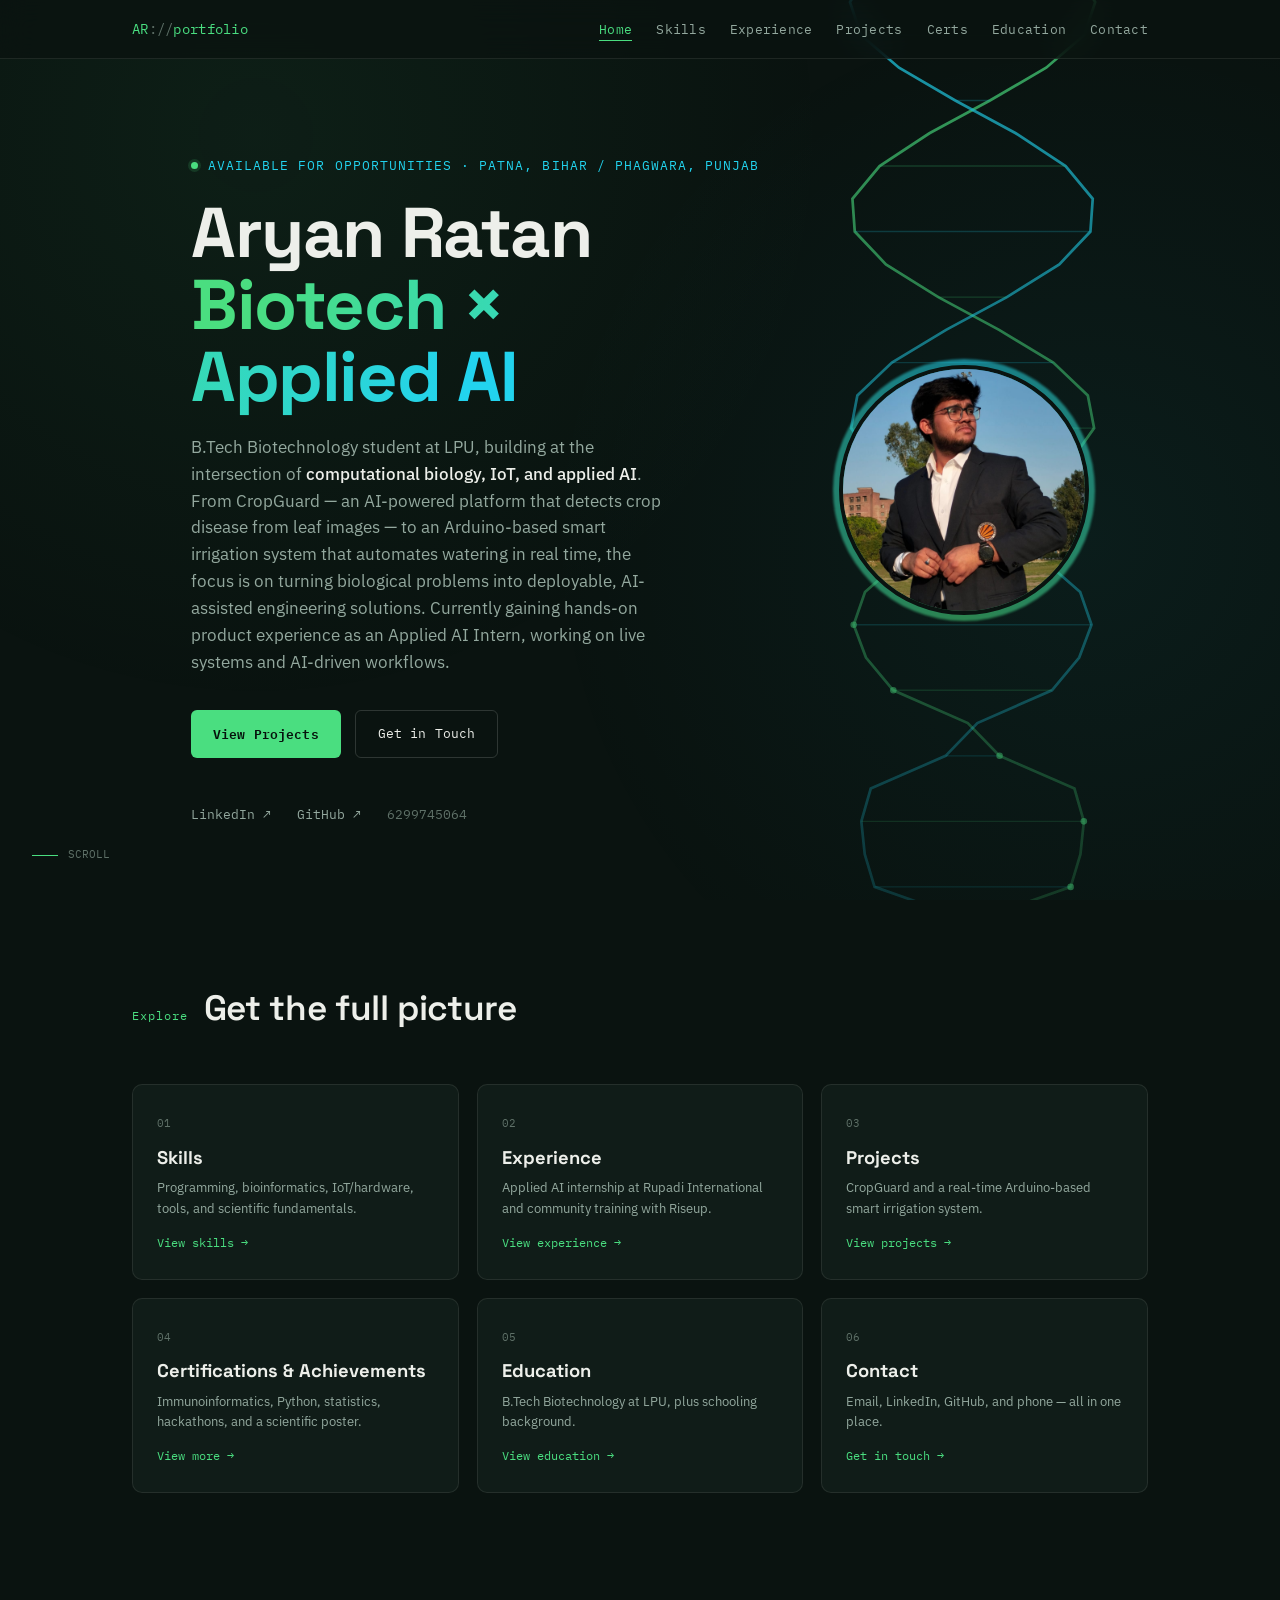
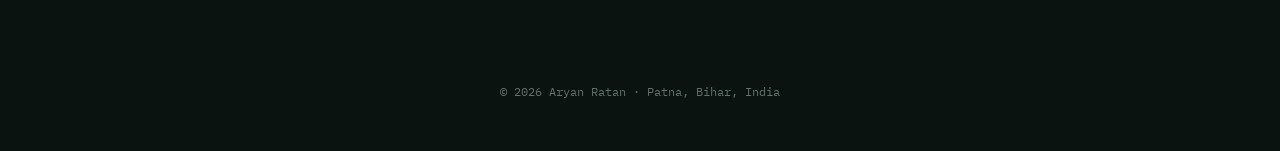
==== commit 2e447d42: "Update portfolio homepage" ====
--- a/index.html
+++ b/index.html
@@ -49,8 +49,12 @@
         <h1 class="name">Aryan Ratan<br/><span class="accent">Biotech × Applied&nbsp;AI</span></h1>
         <p class="hero-sub">
           B.Tech Biotechnology student at LPU, building at the intersection of
-          <strong>computational biology, IoT, and applied AI</strong> — from
-          disease-detecting crop platforms to AI-assisted product engineering.
+<strong>computational biology, IoT, and applied AI</strong>. From CropGuard — an AI-powered
+platform that detects crop disease from leaf images — to an Arduino-based
+smart irrigation system that automates watering in real time, the focus is
+on turning biological problems into deployable, AI-assisted engineering
+solutions. Currently gaining hands-on product experience as an Applied AI
+Intern, working on live systems and AI-driven workflows.
         </p>
         <div class="hero-cta">
           <a class="btn btn-primary" href="projects.html">View Projects</a>
--- a/assets/style.css
+++ b/assets/style.css
@@ -0,0 +1,289 @@
+:root{
+  --bg: #0a1310;
+  --bg-alt: #0d1815;
+  --surface: #101c18;
+  --surface-hover: #142520;
+  --border: rgba(237,239,234,0.09);
+  --border-strong: rgba(237,239,234,0.16);
+  --text: #edefea;
+  --text-dim: #93a89e;
+  --text-faint: #5f7168;
+  --green: #4ade80;
+  --green-dim: #2f8a58;
+  --cyan: #22d3ee;
+  --amber: #f5a623;
+
+  --font-display: 'Space Grotesk', sans-serif;
+  --font-body: 'IBM Plex Sans', sans-serif;
+  --font-mono: 'IBM Plex Mono', monospace;
+}
+
+*{ margin:0; padding:0; box-sizing:border-box; }
+html{ scroll-behavior:smooth; }
+
+body{
+  background:var(--bg);
+  color:var(--text);
+  font-family:var(--font-body);
+  line-height:1.6;
+  -webkit-font-smoothing:antialiased;
+  overflow-x:hidden;
+}
+
+body::before{
+  content:'';
+  position:fixed;
+  inset:0;
+  background-image:
+    radial-gradient(circle at 20% 15%, rgba(74,222,128,0.06), transparent 45%),
+    radial-gradient(circle at 85% 60%, rgba(34,211,238,0.05), transparent 45%);
+  pointer-events:none;
+  z-index:0;
+}
+
+a{ color:inherit; text-decoration:none; }
+::selection{ background:var(--green); color:#06120c; }
+:focus-visible{ outline:2px solid var(--cyan); outline-offset:3px; border-radius:2px; }
+
+.wrap{ max-width:1080px; margin:0 auto; padding:0 32px; position:relative; z-index:1; }
+
+/* ---------- NAV ---------- */
+nav{
+  position:fixed; top:0; left:0; right:0; z-index:100;
+  backdrop-filter:blur(14px);
+  background:rgba(10,19,16,0.72);
+  border-bottom:1px solid var(--border);
+}
+.nav-inner{
+  max-width:1080px; margin:0 auto; padding:16px 32px;
+  display:flex; align-items:center; justify-content:space-between;
+}
+.nav-logo{ font-family:var(--font-mono); font-size:14px; letter-spacing:0.02em; color:var(--green); }
+.nav-logo span{ color:var(--text-faint); }
+.nav-links{ display:flex; gap:24px; list-style:none; }
+.nav-links a{
+  font-family:var(--font-mono); font-size:13px; color:var(--text-dim);
+  letter-spacing:0.02em; transition:color 0.2s ease; padding-bottom:2px;
+  border-bottom:1px solid transparent;
+}
+.nav-links a:hover{ color:var(--text); }
+.nav-links a.active{ color:var(--green); border-bottom-color:var(--green); }
+.nav-toggle{ display:none; }
+@media (max-width:820px){
+  .nav-links{
+    position:fixed; top:57px; left:0; right:0;
+    flex-direction:column; gap:0;
+    background:rgba(10,19,16,0.98);
+    border-bottom:1px solid var(--border);
+    max-height:0; overflow:hidden;
+    transition:max-height 0.3s ease;
+  }
+  .nav-links.open{ max-height:400px; }
+  .nav-links a{ padding:14px 32px; border-bottom:1px solid var(--border); width:100%; }
+  .nav-toggle{
+    display:block; background:none; border:1px solid var(--border-strong);
+    color:var(--text); font-family:var(--font-mono); font-size:12px;
+    padding:8px 12px; border-radius:6px; cursor:pointer;
+  }
+}
+
+/* ---------- PAGE HEADER (non-home pages) ---------- */
+.page-header{
+  padding:150px 0 70px;
+  border-bottom:1px solid var(--border);
+  position:relative; z-index:1;
+}
+.page-header .eyebrow{ margin-bottom:16px; }
+.page-header h1{
+  font-family:var(--font-display); font-weight:700;
+  font-size:clamp(2.1rem, 5vw, 3.2rem);
+  letter-spacing:-0.02em; margin-bottom:14px;
+}
+.page-header p{ color:var(--text-dim); max-width:560px; font-size:15.5px; }
+
+.eyebrow{
+  font-family:var(--font-mono); font-size:13px; color:var(--cyan);
+  letter-spacing:0.08em; text-transform:uppercase;
+  display:flex; align-items:center; gap:10px;
+}
+.eyebrow::before{
+  content:''; width:7px; height:7px; background:var(--green); border-radius:50%;
+  box-shadow:0 0 0 3px rgba(74,222,128,0.15);
+  animation:pulse-dot 2.4s ease-in-out infinite;
+}
+@keyframes pulse-dot{
+  0%,100%{ box-shadow:0 0 0 3px rgba(74,222,128,0.15); }
+  50%{ box-shadow:0 0 0 6px rgba(74,222,128,0.05); }
+}
+
+/* ---------- HERO (home only) ---------- */
+header.hero{ position:relative; min-height:100svh; display:flex; align-items:center; padding-top:80px; overflow:hidden; }
+.helix-field{ position:absolute; top:0; right:-8%; width:64%; height:100%; z-index:0; opacity:0.85; }
+@media (max-width:900px){ .helix-field{ width:100%; right:-30%; opacity:0.45; } }
+
+.hero-grid{ position:relative; z-index:2; display:flex; align-items:center; justify-content:space-between; gap:48px; width:100%; }
+.hero-content{ max-width:600px; }
+.hero-content .eyebrow{ margin-bottom:22px; }
+
+.hero-portrait{ flex-shrink:0; position:relative; width:250px; height:250px; }
+.hero-portrait::before{
+  content:''; position:absolute; inset:-6px; border-radius:50%;
+  background:conic-gradient(from 180deg, var(--green), var(--cyan), var(--green));
+  opacity:0.55; filter:blur(1px); animation:spin-ring 10s linear infinite;
+}
+@keyframes spin-ring{ to{ transform:rotate(360deg); } }
+.hero-portrait img{
+  position:relative; width:100%; height:100%; object-fit:cover;
+  border-radius:50%; border:4px solid var(--bg); display:block;
+}
+@media (max-width:900px){
+  .hero-grid{ flex-direction:column-reverse; text-align:center; gap:32px; }
+  .hero-portrait{ width:170px; height:170px; }
+  .hero-cta, .hero-meta{ justify-content:center; }
+  .hero-content .eyebrow{ justify-content:center; }
+}
+
+h1.name{
+  font-family:var(--font-display); font-weight:700;
+  font-size:clamp(2.6rem, 6.2vw, 4.4rem); line-height:1.02;
+  letter-spacing:-0.02em; margin-bottom:20px;
+}
+h1.name .accent{
+  background:linear-gradient(100deg, var(--green) 10%, var(--cyan) 90%);
+  -webkit-background-clip:text; background-clip:text; color:transparent;
+}
+
+.hero-sub{ font-size:1.05rem; color:var(--text-dim); max-width:480px; margin-bottom:34px; }
+.hero-sub strong{ color:var(--text); font-weight:500; }
+
+.hero-cta{ display:flex; gap:14px; flex-wrap:wrap; margin-bottom:46px; }
+.btn{
+  font-family:var(--font-mono); font-size:13px; padding:13px 22px; border-radius:6px;
+  letter-spacing:0.01em; transition:all 0.2s ease; display:inline-flex; align-items:center; gap:8px;
+}
+.btn-primary{ background:var(--green); color:#06120c; font-weight:600; }
+.btn-primary:hover{ background:#67e79b; transform:translateY(-1px); }
+.btn-ghost{ border:1px solid var(--border-strong); color:var(--text); }
+.btn-ghost:hover{ border-color:var(--cyan); color:var(--cyan); }
+
+.hero-meta{ display:flex; gap:26px; flex-wrap:wrap; font-family:var(--font-mono); font-size:12.5px; color:var(--text-faint); }
+.hero-meta a{ color:var(--text-dim); transition:color 0.2s; }
+.hero-meta a:hover{ color:var(--green); }
+
+.scroll-cue{
+  position:absolute; bottom:36px; left:32px; font-family:var(--font-mono); font-size:11px;
+  color:var(--text-faint); display:flex; align-items:center; gap:10px; z-index:2;
+}
+.scroll-cue .line{ width:26px; height:1px; background:var(--text-faint); position:relative; overflow:hidden; }
+.scroll-cue .line::after{ content:''; position:absolute; inset:0; background:var(--green); animation:scroll-line 2s ease-in-out infinite; }
+@keyframes scroll-line{ 0%{ transform:translateX(-100%); } 50%{ transform:translateX(0); } 100%{ transform:translateX(100%); } }
+
+/* ---------- SECTION MAP GRID (home) ---------- */
+.map-grid{ display:grid; grid-template-columns:repeat(3, 1fr); gap:18px; }
+@media (max-width:720px){ .map-grid{ grid-template-columns:1fr; } }
+.map-card{
+  background:var(--surface); border:1px solid var(--border); border-radius:10px;
+  padding:24px; transition:border-color 0.2s, background 0.2s, transform 0.2s;
+}
+.map-card:hover{ border-color:var(--green); background:var(--surface-hover); transform:translateY(-2px); }
+.map-card .tag{ font-family:var(--font-mono); font-size:11px; color:var(--text-faint); }
+.map-card h3{ font-family:var(--font-display); font-size:1.15rem; margin:8px 0 6px; }
+.map-card p{ font-size:13px; color:var(--text-dim); }
+.map-card .go{ font-family:var(--font-mono); font-size:11.5px; color:var(--green); margin-top:14px; display:inline-block; }
+
+/* ---------- SECTION SHARED ---------- */
+section{ position:relative; z-index:1; padding:80px 0 100px; }
+section + section{ border-top:1px solid var(--border); }
+.section-head{ display:flex; align-items:baseline; gap:16px; margin-bottom:48px; }
+.section-tag{ font-family:var(--font-mono); font-size:12px; color:var(--green); letter-spacing:0.08em; }
+h2.section-title{ font-family:var(--font-display); font-size:clamp(1.6rem, 3vw, 2.2rem); font-weight:600; letter-spacing:-0.01em; }
+.reveal{ opacity:0; transform:translateY(18px); transition:opacity 0.7s ease, transform 0.7s ease; }
+.reveal.in{ opacity:1; transform:translateY(0); }
+
+/* ---------- SKILLS ---------- */
+.skills-grid{ display:grid; grid-template-columns:repeat(2, 1fr); gap:22px; }
+@media (max-width:720px){ .skills-grid{ grid-template-columns:1fr; } }
+.skill-card{ background:var(--surface); border:1px solid var(--border); border-radius:10px; padding:22px 24px; }
+.skill-card h3{ font-family:var(--font-mono); font-size:12px; text-transform:uppercase; letter-spacing:0.07em; color:var(--cyan); margin-bottom:14px; }
+.chip-row{ display:flex; flex-wrap:wrap; gap:8px; }
+.chip{ font-family:var(--font-mono); font-size:12.5px; padding:6px 12px; border:1px solid var(--border-strong); border-radius:20px; color:var(--text-dim); transition:border-color 0.2s, color 0.2s; }
+.chip:hover{ border-color:var(--green); color:var(--text); }
+
+/* ---------- TIMELINE (Experience) ---------- */
+.timeline{ position:relative; padding-left:28px; }
+.timeline::before{ content:''; position:absolute; left:5px; top:6px; bottom:6px; width:1px; background:linear-gradient(var(--green), var(--cyan)); opacity:0.35; }
+.tl-item{ position:relative; margin-bottom:44px; }
+.tl-item:last-child{ margin-bottom:0; }
+.tl-item::before{ content:''; position:absolute; left:-28px; top:6px; width:11px; height:11px; border-radius:50%; background:var(--bg); border:2px solid var(--green); }
+.tl-head{ display:flex; justify-content:space-between; align-items:baseline; flex-wrap:wrap; gap:8px; margin-bottom:4px; }
+.tl-role{ font-family:var(--font-display); font-size:1.1rem; font-weight:600; }
+.tl-date{ font-family:var(--font-mono); font-size:12px; color:var(--text-faint); white-space:nowrap; }
+.tl-org{ font-family:var(--font-mono); font-size:12.5px; color:var(--cyan); margin-bottom:12px; }
+.tl-item ul{ list-style:none; display:flex; flex-direction:column; gap:8px; }
+.tl-item li{ font-size:14.5px; color:var(--text-dim); position:relative; padding-left:16px; }
+.tl-item li::before{ content:'›'; position:absolute; left:0; color:var(--green); }
+
+/* ---------- PROJECTS ---------- */
+.project-grid{ display:grid; gap:22px; }
+.project-card{ background:var(--surface); border:1px solid var(--border); border-radius:12px; padding:30px; transition:border-color 0.25s ease, background 0.25s ease; }
+.project-card:hover{ border-color:var(--border-strong); background:var(--surface-hover); }
+.proj-head{ display:flex; justify-content:space-between; align-items:flex-start; flex-wrap:wrap; gap:12px; margin-bottom:10px; }
+.proj-title{ font-family:var(--font-display); font-size:1.3rem; font-weight:600; }
+.proj-links{ display:flex; gap:10px; }
+.proj-links a{ font-family:var(--font-mono); font-size:11.5px; padding:6px 12px; border:1px solid var(--border-strong); border-radius:6px; color:var(--text-dim); transition:all 0.2s; }
+.proj-links a:hover{ border-color:var(--green); color:var(--green); }
+.proj-desc{ color:var(--text-dim); font-size:14.5px; margin-bottom:16px; max-width:640px; }
+.proj-tags{ display:flex; flex-wrap:wrap; gap:8px; margin-bottom:18px; }
+.proj-tags span{ font-family:var(--font-mono); font-size:11px; color:var(--cyan); background:rgba(34,211,238,0.08); padding:4px 10px; border-radius:4px; }
+.proj-features{ list-style:none; display:grid; grid-template-columns:repeat(2, 1fr); gap:8px 20px; }
+@media (max-width:600px){ .proj-features{ grid-template-columns:1fr; } }
+.proj-features li{ font-size:13.5px; color:var(--text-dim); position:relative; padding-left:16px; }
+.proj-features li::before{ content:'+'; position:absolute; left:0; color:var(--green); font-family:var(--font-mono); }
+
+/* ---------- CERTS + ACHIEVEMENTS ---------- */
+.two-col{ display:grid; grid-template-columns:1fr 1fr; gap:60px; }
+@media (max-width:800px){ .two-col{ grid-template-columns:1fr; gap:48px; } }
+.list-block h3{ font-family:var(--font-mono); font-size:12px; text-transform:uppercase; letter-spacing:0.07em; color:var(--green); margin-bottom:20px; }
+.cert-item{ display:flex; justify-content:space-between; gap:16px; padding:14px 0; border-bottom:1px solid var(--border); }
+.cert-item:last-child{ border-bottom:none; }
+.cert-name{ font-size:14px; color:var(--text); }
+.cert-issuer{ font-size:12.5px; color:var(--text-faint); margin-top:2px; }
+.cert-date{ font-family:var(--font-mono); font-size:11.5px; color:var(--text-faint); white-space:nowrap; padding-top:1px; }
+.ach-item{ display:flex; gap:14px; padding:14px 0; border-bottom:1px solid var(--border); }
+.ach-item:last-child{ border-bottom:none; }
+.ach-item .mark{ color:var(--amber); font-family:var(--font-mono); font-size:13px; }
+.ach-item p{ font-size:14px; color:var(--text-dim); }
+.ach-item strong{ color:var(--text); font-weight:500; }
+
+/* ---------- EDUCATION ---------- */
+.edu-item{ display:flex; justify-content:space-between; align-items:baseline; flex-wrap:wrap; gap:8px; padding:20px 0; border-bottom:1px solid var(--border); }
+.edu-item:last-child{ border-bottom:none; }
+.edu-name{ font-family:var(--font-display); font-weight:600; font-size:1.05rem; }
+.edu-detail{ font-size:13px; color:var(--text-dim); margin-top:4px; }
+.edu-year{ font-family:var(--font-mono); font-size:12.5px; color:var(--text-faint); }
+
+/* ---------- PAGE-TO-PAGE FOOTER NAV ---------- */
+.page-nav{
+  display:flex; justify-content:space-between; align-items:center;
+  padding:36px 0; border-top:1px solid var(--border); flex-wrap:wrap; gap:16px;
+}
+.page-nav a{
+  font-family:var(--font-mono); font-size:12.5px; color:var(--text-dim);
+  display:flex; align-items:center; gap:8px; transition:color 0.2s;
+}
+.page-nav a:hover{ color:var(--green); }
+.page-nav .next{ margin-left:auto; text-align:right; }
+
+/* ---------- CONTACT / FOOTER ---------- */
+footer.site-footer{ padding:90px 0 50px; text-align:center; position:relative; z-index:1; }
+footer.site-footer .section-tag{ display:block; margin-bottom:18px; }
+footer.site-footer h2{
+  font-family:var(--font-display); font-size:clamp(1.9rem, 4.5vw, 3rem);
+  font-weight:600; margin-bottom:28px; letter-spacing:-0.01em;
+}
+.footer-links{ display:flex; justify-content:center; gap:16px; flex-wrap:wrap; margin-bottom:60px; }
+.copyright{ font-family:var(--font-mono); font-size:11.5px; color:var(--text-faint); }
+
+@media (prefers-reduced-motion: reduce){
+  *{ animation-duration:0.01ms !important; animation-iteration-count:1 !important; transition-duration:0.01ms !important; scroll-behavior:auto !important; }
+}
